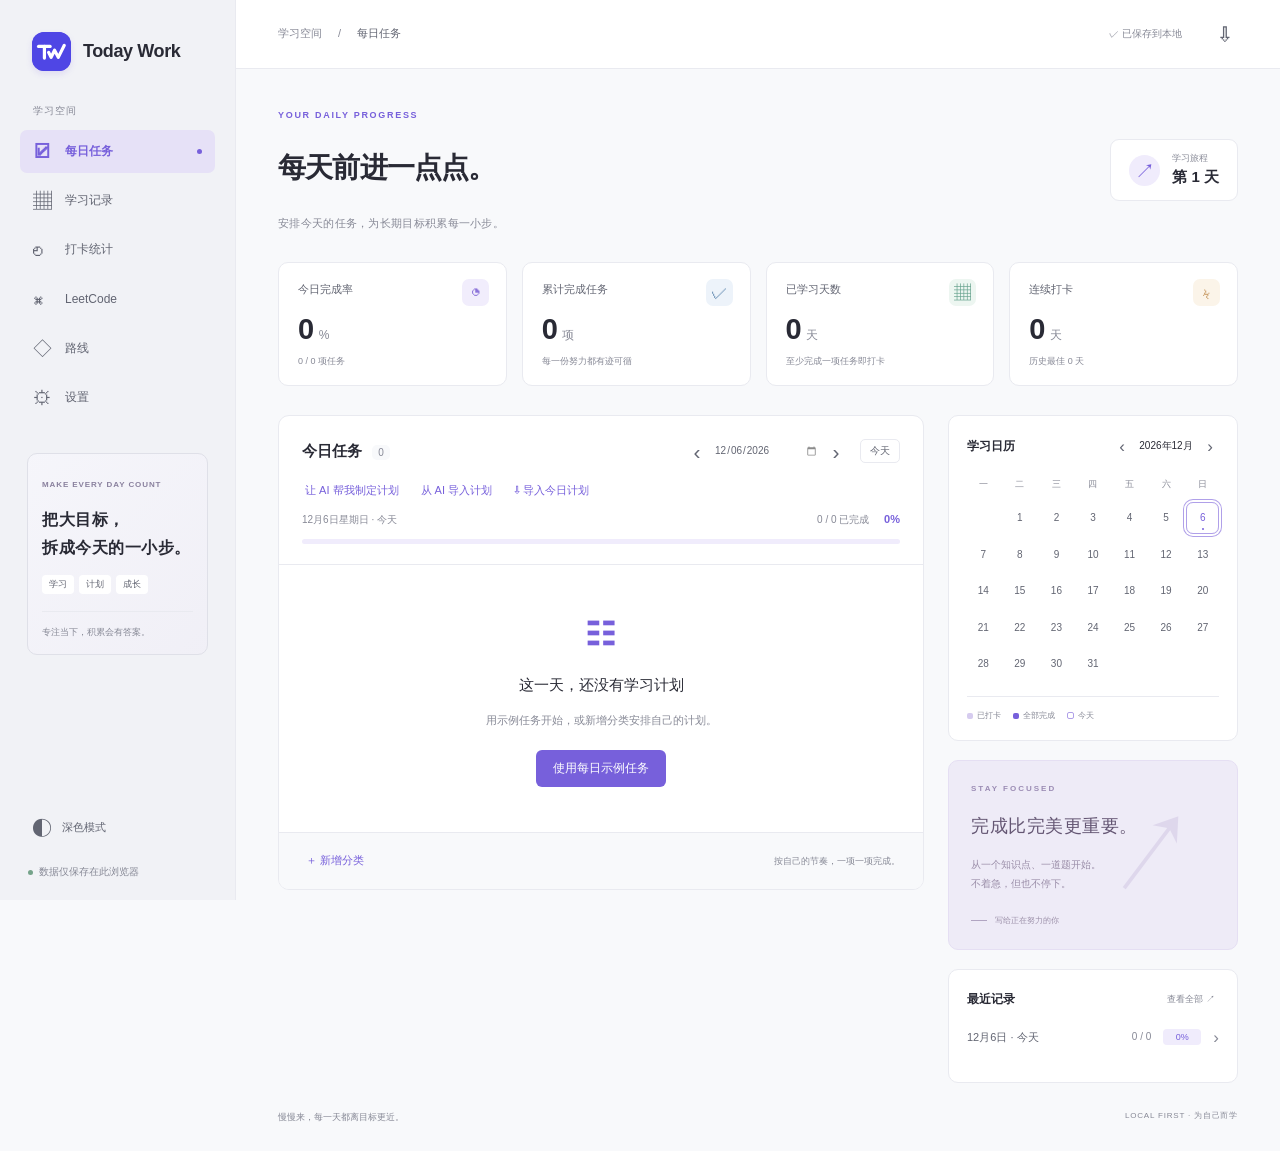
==== index.html @ dc988238 "Add files via upload" ====
<!doctype html>
<html lang="zh-CN">
<head>
  <meta charset="UTF-8">
  <meta name="viewport" content="width=device-width, initial-scale=1">
  <meta name="color-scheme" content="light dark">
  <meta name="theme-color" content="#7760db">
  <meta name="apple-mobile-web-app-capable" content="yes">
  <meta name="apple-mobile-web-app-status-bar-style" content="default">
  <meta name="apple-mobile-web-app-title" content="Today Work">
  <meta name="description" content="Today Work · 个人学习、每日任务与长期目标。数据保存在本地。">
  <title>Today Work</title>
  <link rel="icon" type="image/png" sizes="32x32" href="icons/favicon-32.png">
  <link rel="icon" type="image/svg+xml" sizes="any" href="icons/logo.svg">
  <link rel="stylesheet" href="css/style.css">
  <link rel="manifest" href="manifest.webmanifest">
  <link rel="apple-touch-icon" href="icons/apple-touch-icon.png">
  <link rel="stylesheet" href="css/features.css">
  <link rel="stylesheet" href="css/plans.css">
  <link rel="stylesheet" href="css/personalization.css">
  <script src="js/storage.js" defer></script>
  <script src="js/defaults.js" defer></script>
  <script src="js/models.js" defer></script>
  <script src="js/plans.js" defer></script>
  <script src="js/assets.js" defer></script>
  <script src="js/stats.js" defer></script>
  <script src="js/app.js" defer></script>
  <script src="js/features.js" defer></script>
  <script src="js/plan-ui.js" defer></script>
  <script src="js/personalization.js" defer></script>
  <script src="js/pwa.js" defer></script>
</head>
<body>
  <aside class="sidebar">
    <a class="brand" href="#today" aria-label="Today Work 首页"><span class="brand-mark"><img src="icons/logo.svg" width="39" height="39" alt="" aria-hidden="true"></span><span class="product-name">Today Work</span></a>
    <div class="nav-label">学习空间</div>
    <nav aria-label="主导航">
      <button class="nav-item active" data-view="today"><span>☑</span>每日任务<span class="nav-dot"></span></button>
      <button class="nav-item" data-view="history"><span>▦</span>学习记录</button>
      <button class="nav-item" data-view="stats"><span>◴</span>打卡统计</button>
      <button class="nav-item" data-view="leetcode"><span>⌘</span>LeetCode</button>
      <button class="nav-item" data-view="routes"><span>◇</span>路线</button>
      <button class="nav-item" data-view="settings"><span>⚙</span>设置</button>
    </nav>
    <div class="goal-box"><span class="eyebrow">MAKE EVERY DAY COUNT</span><p>把大目标，<br>拆成今天的一小步。</p><div class="goal-tags"><span>学习</span><span>计划</span><span>成长</span></div><div class="goal-line"></div><small>专注当下，积累会有答案。</small></div>
    <div class="sidebar-bottom"><button id="theme-toggle" class="quiet-button" aria-label="切换深色模式">◐ <span>深色模式</span></button><div class="local-note"><span></span> 数据仅保存在此浏览器</div></div>
  </aside>

  <main class="main">
    <header class="topbar"><div>学习空间 <span>/</span> <strong id="breadcrumb">每日任务</strong></div><div class="topbar-right"><span class="save-indicator" id="save-status" role="status">✓ 已保存到本地</span><button id="export-button" class="icon-button" title="导出数据备份" aria-label="导出数据备份">⇩</button></div></header>
    <div class="content">
      <div id="storage-warning" class="notice" role="status" hidden></div>
      <section class="page-heading"><div><div class="eyebrow" id="page-eyebrow">YOUR DAILY PROGRESS</div><h1 id="page-title">每天前进一点点<span class="heading-dot">.</span></h1><p id="page-subtitle">安排今天的任务，为长期目标积累每一小步。</p></div><div class="day-badge"><span class="day-badge-icon">↗</span><div><small>学习旅程</small><strong id="journey-day">第 1 天</strong></div></div></section>

      <section class="metrics" aria-label="学习统计">
        <article class="metric"><span class="metric-icon purple">◔</span><span class="metric-label">今日完成率</span><strong id="stat-today">0<span>%</span></strong><small id="stat-today-detail">0 / 0 项任务</small></article>
        <article class="metric"><span class="metric-icon blue">✓</span><span class="metric-label">累计完成任务</span><strong id="stat-total">0<span>项</span></strong><small>每一份努力都有迹可循</small></article>
        <article class="metric"><span class="metric-icon green">▦</span><span class="metric-label">已学习天数</span><strong id="stat-days">0<span>天</span></strong><small>至少完成一项任务即打卡</small></article>
        <article class="metric"><span class="metric-icon orange">ϟ</span><span class="metric-label">连续打卡</span><strong id="stat-streak">0<span>天</span></strong><small id="stat-best">历史最佳 0 天</small></article>
      </section>

      <div id="today-view" class="view">
        <div class="workspace-grid">
          <div class="left-column">
          <details id="carry-card" class="carry-card" hidden open><summary>昨日未完成 <span id="carry-count"></span></summary><div class="carry-content"><p class="subtle">按需加入今天，昨日记录保持原样。</p><div id="carry-items"></div><div class="carry-bulk"><button id="carry-all-add" class="text-button">全部加入今日</button><button id="carry-all-ignore" class="text-button">全部忽略</button></div></div></details>
          <section class="tasks-panel" aria-label="每日任务">
            <div class="task-toolbar"><h2 id="task-heading">今日任务 <span id="task-count">0</span></h2><div class="date-nav"><button id="prev-day" class="icon-button" aria-label="上一天">‹</button><input id="date-picker" type="date" aria-label="选择任务日期"><button id="next-day" class="icon-button" aria-label="下一天">›</button><button id="go-today" class="today-button">今天</button></div></div>
            <div class="task-tools"><button id="open-plan-import" class="text-button">⇩ 导入今日计划</button></div>
            <div class="daily-progress"><div><span id="selected-date-label"></span><strong id="daily-ratio">0 / 0 已完成 <b>0%</b></strong></div><div id="progress-track" class="progress-track" role="progressbar" aria-label="所选日期任务进度" aria-valuemin="0" aria-valuemax="100" aria-valuenow="0"><div id="progress-fill"></div></div></div>
            <div id="task-groups"></div>
            <div class="task-footer"><button id="add-category" class="quiet-button">＋ 新增分类</button><span id="task-footer-note">按自己的节奏，一项一项完成。</span></div>
          </section>
          </div>
          <aside class="right-column">
            <section class="calendar-card"><div class="card-heading"><h2>学习日历</h2><div class="calendar-controls"><button id="prev-month" class="icon-button" aria-label="上个月">‹</button><strong id="calendar-month"></strong><button id="next-month" class="icon-button" aria-label="下个月">›</button></div></div><div class="weekdays" aria-hidden="true"><span>一</span><span>二</span><span>三</span><span>四</span><span>五</span><span>六</span><span>日</span></div><div id="calendar-days" class="calendar-days"></div><div class="calendar-legend"><span><i class="legend-dot partial"></i>已打卡</span><span><i class="legend-dot full"></i>全部完成</span><span><i class="legend-outline"></i>今天</span></div></section>
            <section class="focus-card"><div class="eyebrow">STAY FOCUSED</div><div class="focus-symbol" aria-hidden="true">↗</div><h2>今天的积累，<br>是明天的底气。</h2><p>从一个知识点、一道题开始。<br>不着急，但也不停下。</p><div class="focus-foot"><span class="tiny-line"></span> 写给正在努力的你</div></section>
            <section class="recent-card"><div class="card-heading"><h2>最近记录</h2><button id="show-history" class="text-button">查看全部 ↗</button></div><div id="recent-history"></div></section>
          </aside>
        </div>
      </div>

      <section id="history-view" class="view record-panel" hidden><div class="section-heading"><div><h2>每一步，都算数</h2><p>点击记录，查看和编辑当天的任务。</p></div><span class="subtle">按日期倒序</span></div><div id="full-history"></div></section>
      <section id="stats-view" class="view record-panel" hidden><div class="section-heading"><div><h2>你的学习足迹</h2><p>一点点积累，也会走出很远。</p></div></div><div id="stats-detail"></div><p class="stats-rule">统计口径：至少完成一项任务即为学习一天；连续打卡允许今天尚未完成，延续至昨天的记录。未来日期不计入统计。</p></section>
      <section id="leetcode-view" class="view" hidden>
        <div class="feature-toolbar"><p class="subtle">记录做过的题，也记录真正掌握的程度。</p><button id="add-problem" class="primary-button">＋ 新增题目</button></div>
        <div id="problem-metrics" class="small-metrics"></div>
        <div class="record-panel problem-panel"><div class="filter-bar"><label class="search-field"><span class="sr-only">搜索题号或题名</span><input id="problem-search" type="search" placeholder="搜索题号或题名，例如 739"></label><label><span class="sr-only">筛选题型</span><select id="filter-category"><option value="">全部题型</option></select></label><label><span class="sr-only">筛选难度</span><select id="filter-difficulty"><option value="">全部难度</option><option>简单</option><option>中等</option><option>困难</option></select></label><label><span class="sr-only">筛选状态</span><select id="filter-status"><option value="">全部状态</option><option>未完成</option><option>已完成</option><option>需要复习</option></select></label><label><span class="sr-only">筛选熟练度</span><select id="filter-mastery"><option value="">全部熟练度</option><option value="1">1 星</option><option value="2">2 星</option><option value="3">3 星</option></select></label><label><span class="sr-only">筛选独立完成</span><select id="filter-independent"><option value="">全部完成方式</option><option value="true">独立完成</option><option value="false">参考后完成</option></select></label><button id="reset-filters" class="text-button">重置筛选</button></div><p id="problem-result-count" class="subtle"></p><div id="problem-list"></div></div>
        <div class="feature-columns"><section class="record-panel"><h2>待复习题目</h2><p class="subtle">1 星或标记为需要复习的题目。复习次数和日期会单独记录。</p><div id="problem-review"></div></section><section class="record-panel"><h2>题型掌握情况</h2><div id="problem-categories"></div></section></div>
      </section>
      <section id="routes-view" class="view" hidden><div class="feature-toolbar"><label class="route-picker">当前路线 <select id="route-select" aria-label="选择学习路线"></select></label><button id="add-route" class="primary-button">＋ 新增路线</button></div><div id="route-content"></div></section>
      <section id="settings-view" class="view record-panel" hidden><div class="settings-section"><h2>外观</h2><p class="subtle">选择喜欢的外观，所有页面保持一致。</p><div class="theme-options"><button data-theme-choice="light" class="secondary-button">浅色</button><button data-theme-choice="dark" class="secondary-button">深色</button><button data-theme-choice="system" class="secondary-button">跟随系统</button></div></div><div class="settings-section"><h2>数据备份</h2><p class="subtle">任务、刷题记录、路线、导入计划、图片及个性化设置一起备份。</p><div class="button-row"><button id="settings-export" class="primary-button">导出全部数据</button><button id="open-backup" class="secondary-button">导入备份</button><button id="raw-export" class="text-button">导出原始数据 / 迁移快照</button><button id="previous-backup" class="text-button">导出恢复前备份</button></div><div id="download-ready" hidden></div><p class="subtle">数据仅保存在当前浏览器。请固定使用同一文件位置或网址，并定期导出。</p></div><div class="settings-section"><h2>安装与离线使用</h2><p id="pwa-status" class="pwa-status" role="status">正在检查离线支持…</p><button id="pwa-install" class="primary-button" hidden>安装 Today Work</button><p class="subtle">安装后可从桌面打开。第一次成功加载离线资源后，核心功能可离线使用。</p></div><div class="settings-section"><h2>Today Work</h2><p class="subtle">版本 2.1.0 · 本地优先的学习、任务与长期目标工具</p><p class="subtle">每个人都可以按自己的节奏，安排每一天。</p></div></section>
      <footer class="page-footer"><span>慢慢来，每一天都离目标更近。</span><span>LOCAL FIRST · 为自己而学</span></footer>
    </div>
  </main>

  <dialog id="edit-dialog" class="edit-dialog" aria-labelledby="dialog-title"><form id="edit-form"><div class="dialog-header"><h2 id="dialog-title">新增任务</h2><button type="button" id="close-dialog" class="icon-button" aria-label="关闭">×</button></div><label for="edit-input" id="edit-label">任务名称</label><input id="edit-input" type="text" maxlength="160" autocomplete="off" required><details id="task-details" class="task-details"><summary>更多信息（可选）</summary><div class="form-grid"><label>优先级<select id="task-priority"><option value="">未设置</option><option>高</option><option>中</option><option>低</option></select></label><label>预计时间（分钟）<input id="task-estimated" type="number" min="0" max="10080" step="1"></label><label>实际用时（分钟）<input id="task-actual" type="number" min="0" max="10080" step="1"></label><label class="full-width">任务备注<textarea id="task-note" rows="3" maxlength="4000"></textarea></label></div></details><p id="edit-hint">仅修改当前选择日期的内容。</p><div class="dialog-actions"><button type="button" id="cancel-dialog" class="secondary-button">取消</button><button type="submit" class="primary-button">保存</button></div></form></dialog>
  <dialog id="plan-dialog" class="edit-dialog wide-dialog" aria-labelledby="plan-title"><div class="dialog-header"><h2 id="plan-title">导入今日计划</h2><button class="icon-button" data-close="plan-dialog" aria-label="关闭计划导入">×</button></div><p class="subtle">粘贴 JSON，先预览再导入。省略 date 时使用今天；也可指定其他日期。</p><label for="plan-input">计划 JSON</label><textarea id="plan-input" rows="9" spellcheck="false" placeholder='{"categories":[{"name":"学习","tasks":["阅读一章"]}]}'></textarea><div class="button-row"><button id="plan-paste" class="text-button">粘贴</button><button id="plan-clear" class="text-button">清空</button><button id="plan-parse" class="secondary-button">解析预览</button></div><p id="plan-error" class="form-error" role="status"></p><div id="plan-preview" class="import-preview" hidden></div><p id="plan-result" class="notice" role="status" hidden></p><div class="dialog-actions"><button class="secondary-button" data-close="plan-dialog">取消</button><button id="plan-confirm" class="primary-button" disabled>确认导入</button></div></dialog>
  <dialog id="problem-dialog" class="edit-dialog wide-dialog" aria-labelledby="problem-dialog-title"><form id="problem-form"><div class="dialog-header"><h2 id="problem-dialog-title">新增题目</h2><button type="button" class="icon-button" data-close="problem-dialog" aria-label="关闭题目编辑">×</button></div><div class="form-grid"><label>题号<input id="problem-number" type="text" inputmode="numeric" pattern="[0-9]+" maxlength="10" required></label><label>题名<input id="problem-title" type="text" maxlength="160" required></label><label>题型<input id="problem-category" type="text" list="category-suggestions" maxlength="40" placeholder="例如：单调栈"></label><datalist id="category-suggestions"><option>数组</option><option>链表</option><option>二叉树</option><option>回溯</option><option>单调栈</option><option>动态规划</option></datalist><label>难度<select id="problem-difficulty"><option>简单</option><option selected>中等</option><option>困难</option></select></label><label>完成状态<select id="problem-status"><option>未完成</option><option>已完成</option><option>需要复习</option></select></label><label>熟练度<select id="problem-mastery"><option value="1">1 星 · 仍需练习</option><option value="2">2 星 · 基本掌握</option><option value="3">3 星 · 熟练掌握</option></select></label><label>首次完成日期<input id="problem-date" type="date" min="1900-01-01" max="9999-12-31"></label><label class="checkbox-field"><input id="problem-independent" type="checkbox">独立完成</label><label class="full-width">题目链接（可选）<input id="problem-url" type="url" maxlength="2000" placeholder="https://leetcode.cn/problems/..."></label><label class="full-width">备注<textarea id="problem-note" rows="3" maxlength="8000"></textarea></label></div><p id="problem-error" class="form-error" role="status"></p><div class="dialog-actions"><button type="button" class="secondary-button" data-close="problem-dialog">取消</button><button type="submit" class="primary-button">保存题目</button></div></form></dialog>
  <dialog id="backup-dialog" class="edit-dialog wide-dialog" aria-labelledby="backup-title"><div class="dialog-header"><h2 id="backup-title">导入备份</h2><button class="icon-button" data-close="backup-dialog" aria-label="关闭备份导入">×</button></div><p class="subtle">选择 Today Work 备份，先检查概要。兼容旧版任务备份。</p><label for="backup-file">选择 JSON 备份文件</label><input id="backup-file" type="file" accept=".json,application/json"><details class="backup-paste"><summary>或者粘贴备份 JSON</summary><label for="backup-json">备份 JSON 内容</label><textarea id="backup-json" rows="6" spellcheck="false"></textarea><button id="backup-parse-text" class="secondary-button">解析备份</button></details><p id="backup-error" class="form-error" role="status"></p><div id="backup-preview" class="import-preview" hidden></div><p class="notice">导入备份将覆盖当前 Today Work 数据。恢复前会自动保留当前数据快照。</p><div class="dialog-actions"><button class="secondary-button" data-close="backup-dialog">取消</button><button id="backup-continue" class="primary-button" disabled>继续恢复</button></div></dialog>
  <dialog id="action-dialog" class="edit-dialog" aria-labelledby="action-title"><div class="dialog-header"><h2 id="action-title"></h2></div><p id="action-description"></p><div class="dialog-actions"><button id="action-cancel" class="secondary-button" autofocus>取消</button><button id="action-confirm" class="primary-button danger-button">确认</button></div></dialog>
  <dialog id="route-dialog" class="edit-dialog wide-dialog" aria-labelledby="route-dialog-title"><form id="route-form"><div class="dialog-header"><h2 id="route-dialog-title">新增路线</h2><button type="button" class="icon-button" data-close="route-dialog" aria-label="关闭路线编辑">×</button></div><label>路线名称<input id="route-name" maxlength="100" required placeholder="例如：英语学习、健身计划"></label><label for="route-outline">阶段与知识点</label><p class="subtle">用 # 开头表示阶段，## 表示可选分组；其他每行一个知识点。同名知识点会保留原进度。</p><textarea id="route-outline" rows="12" spellcheck="false" placeholder="# 起步&#10;明确目标&#10;准备资料&#10;&#10;# 实践&#10;完成一次练习&#10;总结与改进"></textarea><p id="route-error" class="form-error" role="status"></p><div class="dialog-actions"><button type="button" class="secondary-button" data-close="route-dialog">取消</button><button type="submit" class="primary-button">保存路线</button></div></form></dialog>
  <dialog id="delete-dialog" class="edit-dialog" aria-labelledby="delete-title" aria-describedby="delete-description"><div class="dialog-header"><h2 id="delete-title">删除这项任务？</h2></div><p id="delete-task-name" class="delete-task-name"></p><p id="delete-description">只删除当前日期的这一项任务，删除后无法撤销。</p><div class="dialog-actions"><button id="cancel-delete" class="secondary-button" autofocus>取消</button><button id="confirm-delete" class="primary-button danger-button">确认删除</button></div></dialog>
  <div id="toast" class="toast" role="status" hidden></div>
</body>
</html>
---- css/style.css ----
@charset "UTF-8";
:root{color-scheme:light;--bg:#f8f9fb;--sidebar:#f1f2f6;--surface:#fff;--text:#292a35;--muted:#878996;--subtle:#626572;--line:#e9eaf0;--accent:#7760db;--accent-soft:#f0ecfc;--hover:#f7f6fc;--green:#499878;--shadow:0 3px 12px #272a431f}
*{box-sizing:border-box}body{margin:0;font-family:Inter,-apple-system,BlinkMacSystemFont,"Segoe UI","Microsoft YaHei",sans-serif;font-size:14px;line-height:1.6;background:var(--bg);color:var(--text);-webkit-font-smoothing:antialiased}button,input{font:inherit}button,a,input{-webkit-tap-highlight-color:transparent}button{cursor:pointer}button{color:inherit}button:disabled{cursor:default;opacity:.4}a{color:inherit;text-decoration:none}button:focus-visible,a:focus-visible,input:focus-visible{outline:3px solid #aa97ee;outline-offset:3px}button{transition:background .15s,color .15s,transform .15s}button:hover{filter:brightness(.97)}button:active{transform:translateY(1px)}[hidden]{display:none!important}h1,h2,p{margin:0}h2{font-size:15px;font-weight:650}small{display:block}svg{display:block}.sidebar{width:236px;position:fixed;inset:0 auto 0 0;background:var(--sidebar);border-right:1px solid var(--line);padding:32px 20px 20px;display:flex;flex-direction:column;z-index:3}.brand{display:flex;align-items:center;gap:12px;padding:0 12px;font-size:23px;font-weight:750;letter-spacing:1px;line-height:1.1}.brand-mark{display:grid;place-items:center;background:var(--accent);width:39px;height:39px;color:white;border-radius:12px;font-size:32px;font-weight:400;box-shadow:0 3px 6px #7760db26}.brand-en{display:block;font-size:8px;letter-spacing:2.8px;color:var(--muted);margin-top:7px;font-weight:600}.workspace{display:flex;align-items:center;gap:10px;border-top:1px solid var(--line);border-bottom:1px solid var(--line);padding:22px 7px;margin:29px 0 25px}.avatar{background:#e1dcee;color:#7b668f;width:34px;height:36px;display:grid;place-items:center;border-radius:9px;font-size:14px}.workspace strong{font-size:12px;font-weight:600}.workspace small{font-size:10px;color:var(--muted);margin-top:2px}.nav-label{font-size:10px;color:var(--muted);padding:0 13px;margin-bottom:11px;letter-spacing:1px}.nav-item{border:0;width:100%;background:transparent;display:flex;align-items:center;text-align:left;gap:12px;padding:12px 13px;margin-bottom:6px;border-radius:7px;color:var(--subtle);font-size:12px}.nav-item>span:first-child{font-size:19px;width:20px;line-height:1}.nav-item.active{color:var(--accent);background:#e6e1f7;font-weight:600}.nav-dot{width:5px;height:5px;border-radius:50%;background:var(--accent);margin-left:auto}.nav-item:not(.active) .nav-dot{display:none}.goal-box{margin:48px 7px 24px;padding:17px 14px 15px;border:1px solid #dfe0e8;border-radius:10px;background:linear-gradient(135deg,#faf9ff80,#f0edf780)}.eyebrow{font-size:9px;letter-spacing:1.6px;color:var(--accent);font-weight:650}.goal-box .eyebrow{font-size:8px;letter-spacing:.9px;color:#8a819e}.goal-box p{font-size:16px;font-weight:600;line-height:1.8;letter-spacing:.5px;margin:12px 0}.goal-tags{display:flex;gap:5px;flex-wrap:wrap}.goal-tags span{font-size:9px;color:var(--subtle);background:var(--surface);padding:2px 7px;border-radius:4px}.goal-line{height:1px;background:var(--line);margin:17px 0 13px}.goal-box small{font-size:9px;color:var(--muted)}.sidebar-bottom{margin-top:auto;padding:0 8px}.quiet-button{border:0;background:transparent;color:var(--subtle);padding:8px 4px;font-size:12px}.quiet-button:hover{color:var(--accent)}#theme-toggle{display:flex;align-items:center;gap:10px;font-size:20px;width:100%}#theme-toggle span{font-size:11px}.local-note{font-size:10px;color:var(--muted);margin-top:12px;display:flex;align-items:center;gap:6px}.local-note>span{height:5px;width:5px;background:#75a38a;border-radius:50%}.main{margin-left:236px}.topbar{height:69px;border-bottom:1px solid var(--line);padding:0 42px;display:flex;align-items:center;justify-content:space-between;font-size:11px;color:var(--muted);background:var(--surface)}.topbar strong{font-weight:500;color:var(--subtle)}.topbar>div>span{padding:0 13px}.topbar-right{display:flex;align-items:center;gap:15px}.save-indicator{font-size:10px;color:var(--muted)}.save-indicator.error{color:#c45757}.icon-button{display:inline-grid;place-items:center;border:0;background:transparent;border-radius:5px;min-width:28px;min-height:28px;padding:0 5px;color:var(--subtle);font-size:21px;line-height:1}.icon-button:hover{background:var(--accent-soft);color:var(--accent)}.content{max-width:1440px;margin:auto;padding:39px 42px 0}.page-heading{display:flex;align-items:center;justify-content:space-between;margin-bottom:29px;gap:20px}.page-heading .eyebrow{font-size:9px;letter-spacing:1.7px;margin-bottom:8px}h1{font-size:28px;font-weight:690;letter-spacing:-.8px;line-height:1.5}.heading-dot{color:var(--accent);margin-left:3px}.page-heading p{font-size:11px;color:var(--muted);margin-top:9px;letter-spacing:.3px}.day-badge{display:flex;gap:12px;align-items:center;background:var(--surface);border:1px solid var(--line);border-radius:9px;padding:11px 18px}.day-badge-icon{width:31px;height:31px;background:var(--accent-soft);border-radius:50%;display:grid;place-items:center;color:var(--accent);font-size:20px}.day-badge small{font-size:9px;color:var(--muted)}.day-badge strong{display:block;font-size:15px;font-weight:650}.metrics{display:grid;grid-template-columns:repeat(4,minmax(0,1fr));gap:15px;margin-bottom:29px}.metric{position:relative;background:var(--surface);border:1px solid var(--line);padding:18px 19px 17px;border-radius:10px}.metric-label{display:block;font-size:11px;color:var(--subtle);padding-right:22px}.metric-icon{position:absolute;right:17px;top:16px;width:27px;height:27px;border-radius:7px;display:grid;place-items:center;font-size:17px}.purple{color:#8b73d9;background:#f1edfc}.blue{color:#6b91b6;background:#edf3fa}.green{color:#64a18c;background:#edf6f1}.orange{color:#c89c66;background:#fbf4e9}.metric>strong{font-size:29px;letter-spacing:-.5px;font-weight:650;display:block;margin:13px 0 5px;line-height:1.3;font-variant-numeric:tabular-nums}.metric strong span{font-size:12px;font-weight:400;color:var(--muted);margin-left:5px}.metric small{font-size:9px;color:var(--muted)}.workspace-grid{display:grid;grid-template-columns:minmax(0,1fr) 290px;gap:24px;align-items:start}.tasks-panel{border:1px solid var(--line);border-radius:11px;background:var(--surface);overflow:hidden}.task-toolbar{display:flex;align-items:center;justify-content:space-between;padding:21px 23px 14px;gap:8px;flex-wrap:wrap}.task-toolbar h2{font-size:15px;white-space:nowrap}.task-toolbar h2>span{color:var(--muted);font-size:10px;font-weight:500;background:var(--bg);padding:2px 6px;margin-left:6px;border-radius:5px}.date-nav{display:flex;align-items:center;gap:3px}.date-nav input{background:transparent;color:var(--subtle);border:0;font-size:10px;min-width:105px;max-width:112px;padding:4px 0;cursor:pointer}.date-nav input::-webkit-calendar-picker-indicator{opacity:.45;width:11px}.today-button{background:var(--surface);border:1px solid var(--line);border-radius:5px;font-size:10px;color:var(--subtle);margin-left:7px;padding:3px 9px;white-space:nowrap}.daily-progress{padding:0 23px 20px;border-bottom:1px solid var(--line)}.daily-progress>div:first-child{display:flex;justify-content:space-between;align-items:center;gap:10px;margin-bottom:11px;font-size:10px;color:var(--muted)}.daily-progress strong{font-weight:400;white-space:nowrap}.daily-progress b{font-weight:650;color:var(--accent);padding-left:12px;font-size:11px}.progress-track{height:5px;background:var(--accent-soft);border-radius:8px;overflow:hidden}.progress-track>div{height:100%;background:var(--accent);border-radius:8px;transition:width .25s ease}.task-group{padding:20px 23px 14px}.task-group+.task-group{border-top:1px solid var(--line)}.group-heading{display:flex;align-items:center;gap:9px;margin-bottom:9px}.category-icon{font-family:Consolas,monospace;font-weight:600;font-size:11px;width:25px;height:25px;display:grid;place-items:center;border-radius:6px;background:var(--accent-soft);color:var(--accent)}.task-group:nth-child(3n + 2) .category-icon{background:#fcf2df;color:#ba8c36}.task-group:nth-child(3n) .category-icon{background:#eaf3f6;color:#6295a3}.group-name{font-size:12px;font-weight:600;overflow-wrap:anywhere;min-width:0}.group-count{margin-left:auto;white-space:nowrap;color:var(--muted);font-size:10px}.group-heading .icon-button{font-size:13px;min-width:24px;min-height:24px;color:var(--muted)}.task-row{display:flex;align-items:center;border-radius:6px;min-height:43px;gap:8px;margin:0 -7px;padding:0 7px}.task-row:hover{background:var(--hover)}.task-label{display:flex;align-items:flex-start;gap:11px;flex:1;min-width:0;cursor:pointer;padding:10px 0;font-size:12px;line-height:1.7}.task-label input{appearance:none;-webkit-appearance:none;flex:none;width:16px;height:16px;margin:2px 0 0;border:1.5px solid #d5d7e0;border-radius:4px;background:transparent;cursor:pointer;display:grid;place-items:center}.task-label input:checked{background:var(--accent);border-color:var(--accent)}.task-label input:checked:after{content:'✓';font-size:11px;color:white;line-height:1;font-weight:750}.task-label span{overflow-wrap:anywhere}.task-row.completed .task-label span{text-decoration:line-through;text-decoration-color:var(--muted);color:var(--muted)}.task-actions{display:flex;align-items:center;opacity:0;gap:2px}.task-row:hover .task-actions,.task-row:focus-within .task-actions{opacity:1}.task-actions button{font-size:14px;min-width:25px;min-height:27px;color:var(--muted)}.task-actions .delete:hover{color:#c65f63;background:#fbedef}.add-task{color:var(--muted);border:0;background:transparent;font-size:11px;padding:7px 0 0;display:flex;align-items:center;gap:9px}.add-task:hover{color:var(--accent)}.add-task span{font-size:19px;line-height:1}.task-footer{border-top:1px solid var(--line);display:flex;align-items:center;justify-content:space-between;padding:11px 23px;gap:15px;background:var(--bg)}.task-footer .quiet-button{font-size:11px;color:var(--accent)}.task-footer>span{font-size:9px;color:var(--muted)}.right-column{display:grid;gap:19px}.calendar-card,.recent-card{background:var(--surface);border:1px solid var(--line);border-radius:10px;padding:18px}.card-heading{display:flex;align-items:center;justify-content:space-between;gap:7px}.card-heading h2{font-size:12px;white-space:nowrap}.calendar-controls{display:flex;align-items:center;gap:4px}.calendar-controls strong{font-size:10px;font-weight:500;white-space:nowrap;min-width:62px;text-align:center}.calendar-controls .icon-button{font-size:17px;min-width:18px;min-height:24px}.weekdays,.calendar-days{display:grid;grid-template-columns:repeat(7,minmax(0,1fr));text-align:center;gap:4px}.weekdays{color:var(--muted);font-size:9px;margin:19px 0 10px}.calendar-day{border:1px solid transparent;aspect-ratio:1;min-width:0;padding:0;border-radius:7px;background:transparent;font-size:10px;position:relative;color:var(--subtle)}.calendar-day:hover{background:var(--hover)}.calendar-day.today{border-color:#b0a0e9;color:var(--accent)}.calendar-day.partial{background:var(--accent-soft);color:var(--accent)}.calendar-day.full{background:var(--accent);color:white}.calendar-day.selected{box-shadow:0 0 0 2px var(--surface),0 0 0 3px #b0a0e9}.calendar-day.has-record:after{position:absolute;content:'';bottom:3px;left:calc(50% - 1px);height:2px;width:2px;background:currentColor;border-radius:50%}.calendar-legend{display:flex;gap:12px;font-size:8px;color:var(--muted);border-top:1px solid var(--line);padding-top:13px;margin-top:15px}.calendar-legend>span{display:flex;align-items:center;gap:4px}.legend-dot{width:6px;height:6px;border-radius:2px;display:inline-block}.legend-dot.partial{background:#d6ccef}.legend-dot.full{background:var(--accent)}.legend-outline{border:1px solid #b0a0e9;width:7px;height:7px;border-radius:2px}.focus-card{position:relative;overflow:hidden;background:#eeebf7;border:1px solid #e5dff3;padding:22px;border-radius:10px}.focus-card .eyebrow{font-size:8px;letter-spacing:2px;color:#9b8cb4}.focus-card h2{position:relative;font-size:18px;line-height:1.8;font-weight:550;margin:14px 0 12px;letter-spacing:.5px;color:#645673}.focus-card p{font-size:10px;line-height:1.9;color:#9a8da8}.focus-symbol{position:absolute;right:13px;top:21px;font-size:100px;font-weight:200;line-height:1;color:#ded7ec;transform:rotate(-8deg)}.focus-foot{font-size:8px;color:#9b8fa8;display:flex;align-items:center;gap:8px;margin-top:22px}.tiny-line{width:16px;height:1px;background:#b1a5c2}.text-button{font-size:9px;color:var(--muted);background:transparent;border:0;padding:4px}.text-button:hover{color:var(--accent)}.history-row{display:flex;align-items:center;width:100%;text-align:left;gap:12px;border:0;background:transparent;padding:13px 0;color:var(--subtle);font-size:11px}.history-row+.history-row{border-top:1px solid var(--line)}.history-row .history-date{flex:1;min-width:0}.history-row .history-date small{font-size:9px;color:var(--muted);margin-top:1px}.history-row .history-count{font-size:10px;color:var(--muted);white-space:nowrap}.percent-pill{background:var(--accent-soft);color:var(--accent);padding:1px 6px;border-radius:4px;font-size:9px;min-width:38px;text-align:center}.history-arrow{font-size:17px;color:var(--muted)}.empty-history{font-size:11px;color:var(--muted);padding:17px 0 5px;line-height:1.9}.empty-tasks{text-align:center;padding:45px 20px}.empty-tasks .empty-icon{color:var(--accent);font-size:30px;display:block;margin-bottom:10px}.empty-tasks h3{font-size:15px;font-weight:550}.empty-tasks p{font-size:11px;color:var(--muted);margin-bottom:20px}.primary-button,.secondary-button{border-radius:6px;padding:8px 16px;font-size:12px;border:1px solid transparent}.primary-button{background:var(--accent);color:white}.secondary-button{background:var(--surface);border-color:var(--line);color:var(--subtle)}.page-footer{padding:27px 0;display:flex;justify-content:space-between;font-size:9px;color:var(--muted);gap:15px}.page-footer>span:last-child{font-size:8px;letter-spacing:.8px}.record-panel{background:var(--surface);border:1px solid var(--line);border-radius:10px;padding:26px}.section-heading{display:flex;align-items:center;justify-content:space-between;gap:15px;margin-bottom:20px}.section-heading h2{font-size:18px}.section-heading p,.subtle{font-size:11px;color:var(--muted);margin-top:5px}#full-history .history-row{padding:17px 0}#full-history .percent-pill{margin-left:16px}#stats-detail{display:grid;grid-template-columns:repeat(3,minmax(0,1fr));gap:15px}.stat-summary{padding:24px;background:var(--bg);border:1px solid var(--line);border-radius:8px}.stat-summary span{font-size:11px;color:var(--muted)}.stat-summary strong{display:block;font-size:28px;color:var(--accent);margin-top:10px}.stats-rule{font-size:11px;color:var(--muted);margin-top:25px;line-height:1.9}.edit-dialog{padding:25px;border:1px solid var(--line);border-radius:13px;background:var(--surface);color:var(--text);width:440px;max-width:calc(100vw - 36px);box-shadow:var(--shadow)}.edit-dialog::backdrop{background:#1f20365c;backdrop-filter:blur(3px)}.dialog-header{display:flex;align-items:center;justify-content:space-between;margin-bottom:20px}.dialog-header h2{font-size:17px}.edit-dialog label{font-size:12px;display:block;color:var(--subtle);margin-bottom:7px}.edit-dialog input{width:100%;background:var(--bg);border:1px solid var(--line);border-radius:6px;padding:10px 12px;color:var(--text);font-size:13px}.edit-dialog p{font-size:11px;color:var(--muted);margin-top:10px}.dialog-actions{display:flex;justify-content:flex-end;gap:8px;margin-top:25px}.toast{position:fixed;bottom:25px;left:calc(50% + 118px);transform:translateX(-50%);max-width:calc(100vw - 40px);padding:12px 20px;background:var(--text);color:var(--surface);font-size:12px;border-radius:8px;box-shadow:var(--shadow);z-index:10}.fatal-error{max-width:600px;margin:80px auto;padding:28px;background:var(--surface);border:1px solid var(--line);border-radius:12px}.fatal-error h1{font-size:23px}.fatal-error p{margin:12px 0;color:var(--subtle);overflow-wrap:anywhere}.fatal-error button{margin-top:10px}
[data-theme="dark"]{color-scheme:dark;--bg:#17181d;--sidebar:#1c1d24;--surface:#202127;--text:#e6e5ee;--muted:#9695a5;--subtle:#b9b8c7;--line:#303139;--accent:#ad95f8;--accent-soft:#332c48;--hover:#282631;--green:#82bda2;--shadow:0 4px 20px #0004}[data-theme="dark"] .nav-item.active{background:#332c48}[data-theme="dark"] .goal-box{background:#24212e;border-color:var(--line)}[data-theme="dark"] .avatar{background:#3e3551;color:#c9bbdf}[data-theme="dark"] .focus-card{background:#2a2537;border-color:#3c334e}[data-theme="dark"] .focus-card h2{color:#c8badc}[data-theme="dark"] .focus-card p,[data-theme="dark"] .focus-foot{color:#a395b4}[data-theme="dark"] .focus-symbol{color:#3e3452}[data-theme="dark"] .purple{background:#362e49;color:#b9a4f1}[data-theme="dark"] .blue{background:#293849;color:#9ebde2}[data-theme="dark"] .green{background:#293e35;color:#9ac7b0}[data-theme="dark"] .orange{background:#43372c;color:#d6b38c}[data-theme="dark"] .task-group:nth-child(3n + 2) .category-icon{background:#433b2b;color:#d3b36f}[data-theme="dark"] .task-group:nth-child(3n) .category-icon{background:#283c43;color:#8fb9c6}[data-theme="dark"] .task-label input:checked{background:#8a70cf;border-color:#8a70cf}
@media(min-width:1600px){.content{padding-top:48px}.task-row{min-height:48px}.task-group{padding-top:24px;padding-bottom:20px}}
@media(max-width:1200px){.sidebar{width:205px;padding-left:15px;padding-right:15px}.main{margin-left:205px}.content{padding:29px 25px 0}.topbar{padding:0 25px}.workspace-grid{grid-template-columns:minmax(0,1fr) 265px;gap:18px}.metric{padding:16px}.metric-icon{right:13px}.task-toolbar,.task-group{padding-left:18px;padding-right:18px}.daily-progress{padding-left:18px;padding-right:18px}.task-footer{padding-left:18px;padding-right:18px}.toast{left:calc(50% + 102px)}.task-footer>span{display:none}}
@media(max-width:1020px){.sidebar{width:182px;padding:27px 12px 18px}.main{margin-left:182px}.brand{font-size:21px;padding:0 8px}.workspace{padding-left:3px;padding-right:0}.goal-box{margin-left:0;margin-right:0;padding:14px 11px}.workspace-grid{grid-template-columns:minmax(0,1fr)}.right-column{grid-template-columns:1fr 1fr}.recent-card{grid-column:1/-1}.focus-card{display:flex;flex-direction:column;justify-content:center}.metrics{gap:10px}.metric-icon{display:none}.metric-label{padding:0;font-size:10px}.metric small{font-size:8px}.day-badge{padding:10px 12px}.toast{left:calc(50% + 91px)}}
@media(max-width:720px){.sidebar{width:auto;height:auto;position:static;padding:17px 20px 0;border-right:0;border-bottom:1px solid var(--line);display:block}.brand{font-size:21px;gap:9px;padding:0}.brand-mark{width:32px;height:32px;font-size:27px;border-radius:10px}.brand-en{font-size:6px;margin-top:5px}.workspace,.nav-label,.goal-box,.local-note{display:none}.sidebar nav{display:flex;gap:7px;margin-top:18px}.nav-item{width:auto;flex:1;justify-content:center;padding:10px 3px;font-size:11px;border-radius:6px;margin-bottom:10px;gap:6px}.nav-item>span:first-child{font-size:15px;width:17px}.nav-dot{display:none!important}.sidebar-bottom{position:absolute;right:20px;top:18px;padding:0}#theme-toggle{padding:0;gap:7px;font-size:22px}#theme-toggle span{font-size:10px}.main{margin-left:0}.topbar{height:46px;padding:0 20px;font-size:10px}.topbar-right{gap:4px}.save-indicator{font-size:9px}.topbar>div>span{padding:0 6px}.content{padding:25px 20px 0}.page-heading{margin-bottom:23px;gap:10px}.page-heading .eyebrow{font-size:8px;letter-spacing:1.3px}h1{font-size:23px;letter-spacing:-.6px}.page-heading p{font-size:10px;max-width:230px;line-height:1.8;margin-top:6px}.day-badge{padding:8px 10px;gap:7px;border-radius:8px;align-self:flex-start;margin-top:17px}.day-badge-icon{display:none}.day-badge small{font-size:8px}.day-badge strong{font-size:12px;white-space:nowrap}.metrics{grid-template-columns:repeat(2,minmax(0,1fr));gap:11px;margin-bottom:22px}.metric{padding:14px 16px}.metric-icon{display:grid;width:24px;height:24px;top:12px;right:14px;font-size:15px}.metric-label{font-size:10px}.metric>strong{font-size:26px;margin:8px 0 4px}.metric small{font-size:9px}.workspace-grid{gap:19px}.task-toolbar{padding:16px 15px 13px}.task-toolbar h2{font-size:13px}.date-nav{gap:0}.date-nav input{font-size:10px;min-width:102px}.date-nav .icon-button{min-width:22px}.today-button{padding:3px 6px;margin-left:4px}.daily-progress{padding:0 15px 17px}.daily-progress>div:first-child{font-size:9px}.daily-progress b{font-size:10px;padding-left:7px}.task-group{padding:18px 16px 13px}.task-label{font-size:12px;gap:10px}.task-actions{opacity:1;gap:0}.task-actions button{min-width:24px;font-size:13px}.group-heading{gap:7px}.group-name{font-size:12px}.task-footer{padding:9px 15px}.right-column{grid-template-columns:1fr}.recent-card{grid-column:auto}.calendar-card{padding:19px 21px}.calendar-day{aspect-ratio:1.4;font-size:11px;max-height:43px}.weekdays{font-size:10px}.calendar-legend{font-size:9px}.focus-card{padding:22px}.focus-card h2 br{display:none}.focus-card h2{font-size:17px}.focus-card p br{display:none}.focus-foot{margin-top:17px}.focus-symbol{right:20px;top:15px}.recent-card{padding:18px 21px}.page-footer{font-size:8px;padding:24px 0;flex-wrap:wrap;gap:6px}.page-footer>span:last-child{font-size:7px}.toast{left:50%;width:max-content;bottom:20px}.record-panel{padding:20px}.section-heading{align-items:flex-start}.section-heading h2{font-size:16px}.section-heading .subtle{font-size:9px;white-space:nowrap}#stats-detail{grid-template-columns:1fr}.stat-summary{display:flex;align-items:center;justify-content:space-between;padding:15px 18px}.stat-summary strong{margin:0;font-size:24px}.fatal-error{margin:25px 18px;padding:20px}}
@media(max-width:370px){.content{padding-left:12px;padding-right:12px}.topbar{padding:0 12px}.task-toolbar{padding:14px 12px;gap:10px}.date-nav{margin-left:auto}.task-group{padding-left:13px;padding-right:13px}.task-label{font-size:11px}.task-actions button{min-width:22px}.day-badge{padding:7px}.page-heading h1{font-size:21px}}
@media(hover:none){.task-actions{opacity:1}}
@media(prefers-reduced-motion:reduce){*,*:before,*:after{transition:none!important;scroll-behavior:auto!important}}
.group-name{margin:0}.delete-task-name{font-size:14px!important;color:var(--text)!important;overflow-wrap:anywhere}.danger-button{background:#bd5e68;color:white}
---- css/features.css ----
/* Incremental Today Work views; inherit the original palette and layout. */
.product-name {font-size:18px;letter-spacing:-.4px;white-space:nowrap}
.brand-mark {background:#4F46E5;overflow:hidden;flex-shrink:0}
.brand-mark img {display:block;width:100%;height:100%;border-radius:inherit}
.sidebar {overflow-y:auto}
.nav-label {margin-top:32px}
.goal-box {margin-top:28px}
.left-column {min-width:0;display:grid;gap:18px}
.notice {padding:12px 15px;border:1px solid var(--line);background:var(--accent-soft);border-radius:7px;color:var(--subtle);font-size:12px;margin-bottom:18px;overflow-wrap:anywhere}
.task-tools {padding:0 21px 8px;display:flex;justify-content:flex-end}
.task-tools .text-button {color:var(--accent);font-size:11px;padding:3px 5px}
.task-details {margin-top:16px}
.task-details summary {font-size:12px;color:var(--subtle);cursor:pointer}
.task-details .form-grid {margin-top:15px}
.priority-dot {width:5px;height:5px;display:inline-block;border-radius:50%;margin-right:7px;vertical-align:middle}
.priority-high {background:#b77578}.priority-medium {background:#b5a074}.priority-low {background:#7d9c8d}
.record-problem {opacity:1;color:var(--accent);white-space:nowrap;font-size:9px!important}
.task-actions:has(.record-problem:not([hidden])) {opacity:1}
.history-summary {white-space:normal;overflow-wrap:anywhere}
.history-date {overflow-wrap:anywhere}
.carry-card {background:var(--surface);border:1px solid var(--line);border-radius:10px;padding:15px 20px}
.carry-card summary {cursor:pointer;color:var(--subtle);font-size:12px;font-weight:600}
.carry-card summary span {font-size:10px;color:var(--muted);font-weight:400;margin-left:8px}
.carry-content>p {margin:10px 0}
.carry-row {display:flex;align-items:center;justify-content:space-between;gap:10px;padding:11px 0;border-top:1px solid var(--line)}
.carry-row>div:first-child {min-width:0;overflow-wrap:anywhere}
.carry-row strong {font-size:12px;font-weight:500}
.carry-row small {font-size:10px;color:var(--muted)}
.carry-row .button-row {flex:none;gap:4px}
.carry-bulk {display:flex;gap:15px;border-top:1px solid var(--line);padding-top:10px;justify-content:flex-end}
.carry-bulk .text-button,.carry-row .text-button {font-size:11px;min-height:32px;color:var(--accent)}
.carry-row .text-button:last-child,.carry-bulk .text-button:last-child {color:var(--muted)}
.feature-toolbar {display:flex;justify-content:space-between;align-items:center;gap:15px;margin-bottom:20px}
.feature-toolbar>.subtle {margin:0}
.small-metrics {display:grid;grid-template-columns:repeat(5,minmax(0,1fr));gap:12px;margin-bottom:22px}
.small-metrics article {border:1px solid var(--line);background:var(--surface);border-radius:9px;padding:18px}
.small-metrics span {display:block;color:var(--subtle);font-size:11px}
.small-metrics strong {font-size:23px;display:block;margin-top:12px;font-weight:600}
.filter-bar {display:flex;flex-wrap:wrap;gap:10px;align-items:center;margin-bottom:18px}
.filter-bar label {min-width:0}
.filter-bar .search-field {flex:1 1 220px}
.filter-bar input,.filter-bar select {width:100%;font-size:11px;min-height:36px}
input,select,textarea {max-width:100%}
select,textarea {font:inherit;color:var(--text);background:var(--bg);border:1px solid var(--line);border-radius:6px;padding:8px 10px}
textarea {resize:vertical;min-height:75px;width:100%;line-height:1.7}
.filter-bar input {border:1px solid var(--line);background:var(--bg);color:var(--text);border-radius:6px;padding:8px 12px}
.problem-panel {padding:22px}
.problem-card {display:flex;align-items:flex-start;justify-content:space-between;gap:15px;padding:21px 0;border-bottom:1px solid var(--line)}
.problem-card:last-child {border-bottom:0}
.problem-main {min-width:0;flex:1}
.problem-title {display:flex;align-items:center;gap:10px}
.problem-title h3 {font-size:14px;font-weight:600;margin:0;overflow-wrap:anywhere}
.problem-number {color:var(--muted);font-size:12px;font-variant-numeric:tabular-nums}
.problem-tags {display:flex;flex-wrap:wrap;gap:7px;margin:10px 0}
.problem-tags>span {font-size:10px;color:var(--subtle);padding:2px 7px;background:var(--bg);border-radius:4px}
.problem-tags .status-tag {color:var(--accent);background:var(--accent-soft)}
.problem-tags .stars {color:#b89e67;background:transparent;padding-left:0}
.problem-dates {font-size:10px;color:var(--muted)}
.problem-note {margin-top:8px;font-size:11px;white-space:pre-wrap;color:var(--subtle);overflow-wrap:anywhere}
.problem-actions {display:flex;align-items:center;flex-wrap:wrap;gap:8px}
.problem-actions button {min-height:30px;font-size:11px}
.problem-actions button:first-child {color:var(--accent)}
.feature-columns {display:grid;grid-template-columns:repeat(2,minmax(0,1fr));gap:20px;margin-top:22px;align-items:start}
.review-row {display:flex;align-items:center;justify-content:space-between;padding:14px 0;gap:12px;border-bottom:1px solid var(--line)}
.review-row:last-child {border-bottom:0}
.review-row>div {min-width:0;overflow-wrap:anywhere}
.review-row strong {font-size:12px;font-weight:500}
.review-row small {color:var(--muted);font-size:10px;margin-top:3px}
.review-row button {font-size:10px;white-space:nowrap;min-height:32px;color:var(--accent)}
.mastery-group {padding-top:20px}
.mastery-group>div:first-child {display:flex;justify-content:space-between;gap:10px;font-size:11px;margin-bottom:9px}
.mastery-group strong {font-weight:500;overflow-wrap:anywhere}
.mastery-group span {font-size:10px;color:var(--muted);white-space:nowrap}
.route-picker {display:flex;align-items:center;gap:12px;color:var(--muted);font-size:11px;min-width:0;flex:1}
.route-picker select {max-width:450px;min-width:0;font-size:12px}
.route-overview {margin-bottom:20px}
.route-overview h2 {overflow-wrap:anywhere}
.route-total {font-size:11px;color:var(--subtle)}
.route-total b {color:var(--accent);font-weight:600}
.route-total .progress-track {margin-top:12px;height:6px}
.route-stage {background:var(--surface);border:1px solid var(--line);border-radius:10px;margin-bottom:14px;overflow:hidden}
.route-stage>summary {display:flex;gap:13px;align-items:center;padding:19px 22px;cursor:pointer;list-style:none}
.route-stage>summary::-webkit-details-marker {display:none}
.route-stage>summary:after {content:'＋';font-size:15px;color:var(--muted)}
.route-stage[open]>summary:after {content:'−'}
.route-stage summary strong {font-size:14px;font-weight:600;overflow-wrap:anywhere}
.stage-number {font-size:11px;color:var(--accent);background:var(--accent-soft);border-radius:6px;padding:5px 8px;flex:none}
.stage-percent {margin-left:auto;color:var(--accent);font-size:12px;white-space:nowrap}
.route-group {padding:0 22px 16px}
.route-group h3 {font-size:11px;font-weight:600;color:var(--muted);border-top:1px solid var(--line);padding-top:16px;margin:0 0 7px}
.route-item {display:flex;align-items:center;justify-content:space-between;gap:15px;padding:9px 0;font-size:12px}
.route-item>span {overflow-wrap:anywhere;min-width:0}
.route-item select {padding:5px 9px;font-size:11px;flex:none;min-height:32px}
.stage-note {padding:0 22px 16px}
.settings-section+.settings-section {border-top:1px solid var(--line);padding-top:25px;margin-top:25px}
.theme-options {display:flex;gap:10px;margin-top:17px}
.theme-options button[aria-pressed="true"] {border-color:var(--accent);color:var(--accent);background:var(--accent-soft)}
.button-row {display:flex;flex-wrap:wrap;gap:10px;align-items:center}
.settings-section .button-row {margin:20px 0}
.settings-section .text-button {font-size:11px;min-height:32px}
.wide-dialog {width:640px;max-height:calc(100dvh - 36px);overflow-y:auto}
.wide-dialog>.subtle {margin-bottom:16px}
.wide-dialog>label {margin-top:15px}
.edit-dialog {max-height:calc(100dvh - 36px);overflow-y:auto}
.edit-dialog .form-grid input,.edit-dialog .form-grid select,.edit-dialog .form-grid textarea {display:block;width:100%;margin-top:6px;font-size:12px}
.form-grid {display:grid;grid-template-columns:repeat(2,minmax(0,1fr));gap:15px}
.form-grid>label {margin:0;min-width:0}
.form-grid .full-width {grid-column:1/-1}
.form-grid .checkbox-field {display:flex;align-items:center;gap:8px;margin-top:20px}
.form-grid .checkbox-field input {display:inline-block;width:16px;height:16px;margin:0;accent-color:var(--accent)}
.form-error {color:#bf626b!important;white-space:pre-wrap;overflow-wrap:anywhere;min-height:0}
.form-error:empty {display:none}
.import-preview {border:1px solid var(--line);border-radius:8px;background:var(--bg);padding:16px;margin-top:16px;font-size:12px;overflow-wrap:anywhere;max-height:290px;overflow-y:auto}
.import-preview h3 {font-size:13px;margin:0 0 12px}
.import-preview h4 {font-size:12px;margin:15px 0 6px}
.import-preview ul {margin:0;padding-left:20px;color:var(--subtle)}
.import-preview li {padding:3px 0}
.import-preview p {margin:6px 0}
#plan-input {font-family:Consolas,monospace;font-size:12px}
#plan-dialog .button-row {margin-top:8px}
.sr-only {position:absolute;width:1px;height:1px;padding:0;margin:-1px;overflow:hidden;clip:rect(0,0,0,0);white-space:nowrap;border:0}
.pwa-status {font-size:11px;color:var(--muted);margin-top:10px}
#download-ready {overflow-wrap:anywhere;font-size:11px;color:var(--subtle)}
#download-ready summary {cursor:pointer;margin:10px 0}
#download-ready textarea {font-family:Consolas,monospace;font-size:11px}
.backup-paste {margin-top:17px;font-size:12px;color:var(--subtle)}
.backup-paste summary {cursor:pointer;margin-bottom:12px}
.backup-paste .secondary-button {margin-top:10px}
@media(max-width:1200px) {.small-metrics article {padding:15px}.problem-actions {gap:4px;max-width:165px}}
@media(max-width:1020px) {.product-name {font-size:15px}.brand {gap:8px}.brand-mark {width:34px;height:34px;font-size:27px}.feature-columns {grid-template-columns:1fr}.small-metrics {gap:8px}.small-metrics article {padding:12px}.small-metrics span {font-size:10px}}
@media(max-width:720px) {
  .sidebar {overflow:visible}
  .product-name {font-size:19px}
  .sidebar nav {display:grid;grid-template-columns:repeat(3,minmax(0,1fr));gap:7px;margin-top:17px;padding-bottom:13px}
  .nav-item {margin:0;min-height:38px}
  .goal-box,.nav-label {display:none}
  .task-tools {padding:0 14px 9px}
  .task-tools .text-button {min-height:30px}
  .feature-toolbar {align-items:flex-start;flex-wrap:wrap}
  .feature-toolbar .primary-button {min-height:39px}
  .small-metrics {grid-template-columns:repeat(2,minmax(0,1fr));gap:10px}
  .small-metrics article {padding:14px 16px}
  .small-metrics article:last-child {grid-column:1/-1}
  .small-metrics strong {font-size:23px;margin-top:7px}
  .filter-bar {display:grid;grid-template-columns:repeat(2,minmax(0,1fr));gap:9px}
  .filter-bar .search-field {grid-column:1/-1}
  .filter-bar input,.filter-bar select {font-size:12px;min-height:40px}
  .problem-panel {padding:16px}
  .problem-card {flex-direction:column;gap:12px}
  .problem-actions {max-width:none;width:100%;justify-content:flex-end}
  .problem-actions button {min-height:36px;font-size:11px;padding:4px 8px}
  .problem-title h3 {font-size:14px}
  .review-row button {min-height:38px}
  .carry-card {padding:14px 15px}
  .carry-row {align-items:flex-start;flex-direction:column;gap:5px}
  .carry-row>.button-row {align-self:flex-end}
  .route-picker {width:100%;flex:none;align-items:flex-start;flex-direction:column;gap:5px}
  .route-picker select {width:100%;min-height:40px}
  .route-overview .section-heading {flex-direction:column}
  .route-stage>summary {padding:16px;gap:10px}
  .route-stage summary strong {font-size:13px}
  .route-group {padding-left:16px;padding-right:16px}
  .route-item select {min-height:40px}
  .task-row:has(.record-problem:not([hidden])) {flex-wrap:wrap}
  .task-row:has(.record-problem:not([hidden])) .task-label {flex-basis:100%;padding-bottom:3px}
  .task-row:has(.record-problem:not([hidden])) .task-actions {margin-left:auto;margin-bottom:4px}
  .record-problem {font-size:10px!important;min-height:32px}
  .wide-dialog,.edit-dialog {padding:20px;max-width:calc(100vw - 24px)}
  .form-grid {grid-template-columns:1fr}
  .form-grid .full-width {grid-column:auto}
  .form-grid .checkbox-field {margin-top:0;min-height:35px}
  .edit-dialog input,.edit-dialog textarea,.edit-dialog select {font-size:16px!important}
  .form-grid input,.form-grid select {min-height:40px}
  .dialog-actions {flex-wrap:wrap;gap:9px}
  .primary-button,.secondary-button {min-height:38px}
  .history-row {gap:8px}
  #full-history .percent-pill {margin-left:0}
  .history-summary {font-size:10px!important;line-height:1.8}
}
@media(prefers-reduced-motion:reduce) {* {scroll-behavior:auto!important}}
---- css/plans.css ----
.task-tools {gap:12px;flex-wrap:wrap;justify-content:flex-start}
.plan-wizard {width:850px;max-width:calc(100vw - 32px)}
.plan-wizard h3 {font-size:15px;margin:20px 0 10px}
.plan-summary {padding:4px 18px 10px;background:var(--accent-soft);border-radius:10px;margin:18px 0;overflow-wrap:anywhere}
.plan-summary p {font-size:13px;line-height:1.8;white-space:pre-wrap}
.weekday-choices {border:0;padding:10px 0;display:flex;flex-wrap:wrap;gap:14px;margin:8px 0 14px}
.weekday-choices legend {font-size:12px;color:var(--subtle);padding:0}
.weekday-choices label {display:flex;align-items:center;gap:5px;margin:0;font-size:13px}
.weekday-choices input,.plan-ack input {width:17px;height:17px;margin:0;padding:0;accent-color:var(--accent);flex:none}
.scheduled-day {border:1px solid var(--line);border-radius:9px;padding:16px;margin:12px 0;overflow-wrap:anywhere}
.scheduled-heading {display:flex;align-items:center;justify-content:space-between;gap:10px;flex-wrap:wrap;font-size:14px}
.scheduled-heading small,.scheduled-day li small {color:var(--muted);font-size:11px}
.scheduled-day ol {padding-left:24px;margin-bottom:0}
.scheduled-day li {font-size:13px;padding:7px 0}
.scheduled-day li small {display:block;margin-top:5px}
.scheduled-day li p {font-size:12px;color:var(--subtle);white-space:pre-wrap;margin:6px 0}
.schedule-warning {padding:10px;background:var(--accent-soft);border-radius:6px;font-size:12px;color:var(--text)}
.plan-ack {line-height:1.8;margin:16px 0!important;align-items:flex-start!important;font-size:13px!important}
.plan-ack input {margin-top:3px}
#prompt-form>button {margin-top:14px}
@media(max-width:720px){.task-tools{gap:7px;padding-inline:14px}.plan-wizard{max-width:calc(100vw - 20px)}.weekday-choices{gap:12px}.plan-wizard .form-grid{grid-template-columns:1fr}.scheduled-day{padding:12px}}
---- css/personalization.css ----
#page-title[data-view="today"] {min-height:2.7em;max-width:24em;display:flex;align-items:center;line-height:1.35;overflow-wrap:anywhere;text-wrap:balance}
.personalization-settings {margin-top:24px;border-top:1px solid var(--line);padding-top:12px}
.personalization-settings h3 {font-size:14px;margin:22px 0 14px}
.personalization-settings>label {display:block;font-size:12px;margin:12px 0;color:var(--subtle)}
.personalization-settings select {display:block;margin-top:8px;max-width:100%}
.card-settings-grid {display:grid;grid-template-columns:1fr 1fr;gap:18px}
.card-setting {border:1px solid var(--line);border-radius:10px;padding:18px;min-width:0}
.card-setting h4 {margin:0 0 16px;font-size:13px}
.card-setting label {font-size:12px;color:var(--subtle)}
.card-setting select {width:100%;margin-bottom:15px}
.card-setting .button-row {gap:8px}
.card-setting button {font-size:11px}
.personalization-settings input[type="checkbox"],#card-image-text {width:16px;height:16px;accent-color:var(--accent)}
.goal-box,.focus-card {position:relative}
.card-copy {position:relative;z-index:1}
.custom-card {overflow:hidden;padding:0!important;background:var(--surface)!important}
.goal-box.custom-card {aspect-ratio:3/4;min-height:0}
.focus-card.custom-card {aspect-ratio:5/4;min-height:0}
.custom-card>.personal-card-image {position:absolute;inset:0;width:100%;height:100%;object-fit:cover;display:block}
.custom-card>.card-copy {display:none}
.custom-card.card-with-copy>.card-copy {display:flex;flex-direction:column;justify-content:center;position:absolute;inset:0;padding:20px;color:white;background:linear-gradient(transparent,rgba(15,15,30,.75));text-shadow:0 1px 4px #0008;overflow:hidden}
.custom-card.card-with-copy .card-copy * {color:inherit}
.image-crop-preview {position:relative;overflow:hidden;border-radius:12px;width:min(100%,360px);aspect-ratio:5/4;background:var(--bg);margin:16px auto}
.image-crop-preview[data-side="left"] {aspect-ratio:3/4;width:min(100%,250px)}
.image-crop-preview>img {width:100%;height:100%;object-fit:cover;position:absolute;inset:0}
#card-image-overlay {position:absolute;inset:0;display:flex;align-items:center;padding:20px;color:#fff;background:linear-gradient(transparent,rgba(15,15,30,.75));overflow:hidden;text-shadow:0 1px 4px #0008}
#card-image-overlay p,#card-image-overlay h2 {font-size:19px;line-height:1.5}
#card-image-overlay .focus-symbol {display:none}
#card-image-dialog input[type="range"] {width:100%;padding:0;accent-color:var(--accent)}
@media(max-width:720px){.card-settings-grid{grid-template-columns:1fr}#page-title[data-view="today"]{min-height:4.05em;font-size:26px}.focus-card.custom-card{aspect-ratio:5/4}}
@media(prefers-reduced-motion:reduce){#page-title{animation:none!important;transition:none!important}}
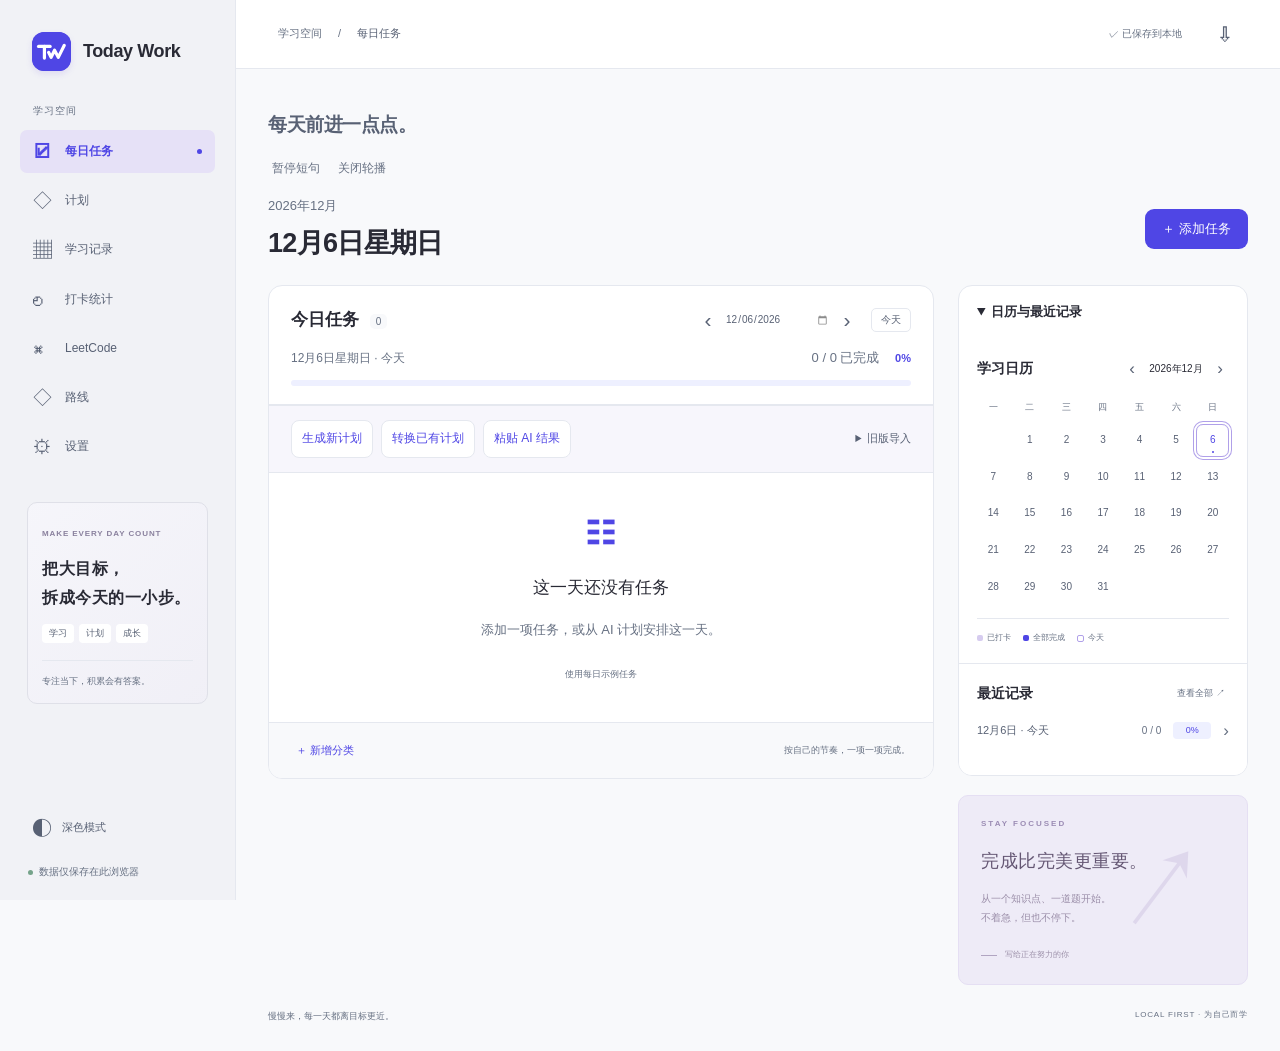
==== commit 3a2432dc: "Update Today Work to 2.4 with AI import and mobile personalization improvements" ====
--- a/index.html
+++ b/index.html
@@ -1,109 +1,114 @@
-<!doctype html>
-<html lang="zh-CN">
-<head>
-  <meta charset="UTF-8">
-  <meta name="viewport" content="width=device-width, initial-scale=1">
-  <meta name="color-scheme" content="light dark">
-  <meta name="theme-color" content="#7760db">
-  <meta name="apple-mobile-web-app-capable" content="yes">
-  <meta name="apple-mobile-web-app-status-bar-style" content="default">
-  <meta name="apple-mobile-web-app-title" content="Today Work">
-  <meta name="description" content="Today Work · 个人学习、每日任务与长期目标。数据保存在本地。">
-  <title>Today Work</title>
-  <link rel="icon" type="image/png" sizes="32x32" href="icons/favicon-32.png">
-  <link rel="icon" type="image/svg+xml" sizes="any" href="icons/logo.svg">
-  <link rel="stylesheet" href="css/style.css">
-  <link rel="manifest" href="manifest.webmanifest">
-  <link rel="apple-touch-icon" href="icons/apple-touch-icon.png">
-  <link rel="stylesheet" href="css/features.css">
-  <link rel="stylesheet" href="css/plans.css">
-  <link rel="stylesheet" href="css/personalization.css">
-  <script src="js/storage.js" defer></script>
-  <script src="js/defaults.js" defer></script>
-  <script src="js/models.js" defer></script>
-  <script src="js/plans.js" defer></script>
-  <script src="js/assets.js" defer></script>
-  <script src="js/stats.js" defer></script>
-  <script src="js/app.js" defer></script>
-  <script src="js/features.js" defer></script>
-  <script src="js/plan-ui.js" defer></script>
-  <script src="js/personalization.js" defer></script>
-  <script src="js/pwa.js" defer></script>
-</head>
-<body>
-  <aside class="sidebar">
-    <a class="brand" href="#today" aria-label="Today Work 首页"><span class="brand-mark"><img src="icons/logo.svg" width="39" height="39" alt="" aria-hidden="true"></span><span class="product-name">Today Work</span></a>
-    <div class="nav-label">学习空间</div>
-    <nav aria-label="主导航">
-      <button class="nav-item active" data-view="today"><span>☑</span>每日任务<span class="nav-dot"></span></button>
-      <button class="nav-item" data-view="history"><span>▦</span>学习记录</button>
-      <button class="nav-item" data-view="stats"><span>◴</span>打卡统计</button>
-      <button class="nav-item" data-view="leetcode"><span>⌘</span>LeetCode</button>
-      <button class="nav-item" data-view="routes"><span>◇</span>路线</button>
-      <button class="nav-item" data-view="settings"><span>⚙</span>设置</button>
-    </nav>
-    <div class="goal-box"><span class="eyebrow">MAKE EVERY DAY COUNT</span><p>把大目标，<br>拆成今天的一小步。</p><div class="goal-tags"><span>学习</span><span>计划</span><span>成长</span></div><div class="goal-line"></div><small>专注当下，积累会有答案。</small></div>
-    <div class="sidebar-bottom"><button id="theme-toggle" class="quiet-button" aria-label="切换深色模式">◐ <span>深色模式</span></button><div class="local-note"><span></span> 数据仅保存在此浏览器</div></div>
-  </aside>
-
-  <main class="main">
-    <header class="topbar"><div>学习空间 <span>/</span> <strong id="breadcrumb">每日任务</strong></div><div class="topbar-right"><span class="save-indicator" id="save-status" role="status">✓ 已保存到本地</span><button id="export-button" class="icon-button" title="导出数据备份" aria-label="导出数据备份">⇩</button></div></header>
-    <div class="content">
-      <div id="storage-warning" class="notice" role="status" hidden></div>
-      <section class="page-heading"><div><div class="eyebrow" id="page-eyebrow">YOUR DAILY PROGRESS</div><h1 id="page-title">每天前进一点点<span class="heading-dot">.</span></h1><p id="page-subtitle">安排今天的任务，为长期目标积累每一小步。</p></div><div class="day-badge"><span class="day-badge-icon">↗</span><div><small>学习旅程</small><strong id="journey-day">第 1 天</strong></div></div></section>
-
-      <section class="metrics" aria-label="学习统计">
-        <article class="metric"><span class="metric-icon purple">◔</span><span class="metric-label">今日完成率</span><strong id="stat-today">0<span>%</span></strong><small id="stat-today-detail">0 / 0 项任务</small></article>
-        <article class="metric"><span class="metric-icon blue">✓</span><span class="metric-label">累计完成任务</span><strong id="stat-total">0<span>项</span></strong><small>每一份努力都有迹可循</small></article>
-        <article class="metric"><span class="metric-icon green">▦</span><span class="metric-label">已学习天数</span><strong id="stat-days">0<span>天</span></strong><small>至少完成一项任务即打卡</small></article>
-        <article class="metric"><span class="metric-icon orange">ϟ</span><span class="metric-label">连续打卡</span><strong id="stat-streak">0<span>天</span></strong><small id="stat-best">历史最佳 0 天</small></article>
-      </section>
-
-      <div id="today-view" class="view">
-        <div class="workspace-grid">
-          <div class="left-column">
-          <details id="carry-card" class="carry-card" hidden open><summary>昨日未完成 <span id="carry-count"></span></summary><div class="carry-content"><p class="subtle">按需加入今天，昨日记录保持原样。</p><div id="carry-items"></div><div class="carry-bulk"><button id="carry-all-add" class="text-button">全部加入今日</button><button id="carry-all-ignore" class="text-button">全部忽略</button></div></div></details>
-          <section class="tasks-panel" aria-label="每日任务">
-            <div class="task-toolbar"><h2 id="task-heading">今日任务 <span id="task-count">0</span></h2><div class="date-nav"><button id="prev-day" class="icon-button" aria-label="上一天">‹</button><input id="date-picker" type="date" aria-label="选择任务日期"><button id="next-day" class="icon-button" aria-label="下一天">›</button><button id="go-today" class="today-button">今天</button></div></div>
-            <div class="task-tools"><button id="open-plan-import" class="text-button">⇩ 导入今日计划</button></div>
-            <div class="daily-progress"><div><span id="selected-date-label"></span><strong id="daily-ratio">0 / 0 已完成 <b>0%</b></strong></div><div id="progress-track" class="progress-track" role="progressbar" aria-label="所选日期任务进度" aria-valuemin="0" aria-valuemax="100" aria-valuenow="0"><div id="progress-fill"></div></div></div>
-            <div id="task-groups"></div>
-            <div class="task-footer"><button id="add-category" class="quiet-button">＋ 新增分类</button><span id="task-footer-note">按自己的节奏，一项一项完成。</span></div>
-          </section>
-          </div>
-          <aside class="right-column">
-            <section class="calendar-card"><div class="card-heading"><h2>学习日历</h2><div class="calendar-controls"><button id="prev-month" class="icon-button" aria-label="上个月">‹</button><strong id="calendar-month"></strong><button id="next-month" class="icon-button" aria-label="下个月">›</button></div></div><div class="weekdays" aria-hidden="true"><span>一</span><span>二</span><span>三</span><span>四</span><span>五</span><span>六</span><span>日</span></div><div id="calendar-days" class="calendar-days"></div><div class="calendar-legend"><span><i class="legend-dot partial"></i>已打卡</span><span><i class="legend-dot full"></i>全部完成</span><span><i class="legend-outline"></i>今天</span></div></section>
-            <section class="focus-card"><div class="eyebrow">STAY FOCUSED</div><div class="focus-symbol" aria-hidden="true">↗</div><h2>今天的积累，<br>是明天的底气。</h2><p>从一个知识点、一道题开始。<br>不着急，但也不停下。</p><div class="focus-foot"><span class="tiny-line"></span> 写给正在努力的你</div></section>
-            <section class="recent-card"><div class="card-heading"><h2>最近记录</h2><button id="show-history" class="text-button">查看全部 ↗</button></div><div id="recent-history"></div></section>
-          </aside>
-        </div>
-      </div>
-
-      <section id="history-view" class="view record-panel" hidden><div class="section-heading"><div><h2>每一步，都算数</h2><p>点击记录，查看和编辑当天的任务。</p></div><span class="subtle">按日期倒序</span></div><div id="full-history"></div></section>
-      <section id="stats-view" class="view record-panel" hidden><div class="section-heading"><div><h2>你的学习足迹</h2><p>一点点积累，也会走出很远。</p></div></div><div id="stats-detail"></div><p class="stats-rule">统计口径：至少完成一项任务即为学习一天；连续打卡允许今天尚未完成，延续至昨天的记录。未来日期不计入统计。</p></section>
-      <section id="leetcode-view" class="view" hidden>
-        <div class="feature-toolbar"><p class="subtle">记录做过的题，也记录真正掌握的程度。</p><button id="add-problem" class="primary-button">＋ 新增题目</button></div>
-        <div id="problem-metrics" class="small-metrics"></div>
-        <div class="record-panel problem-panel"><div class="filter-bar"><label class="search-field"><span class="sr-only">搜索题号或题名</span><input id="problem-search" type="search" placeholder="搜索题号或题名，例如 739"></label><label><span class="sr-only">筛选题型</span><select id="filter-category"><option value="">全部题型</option></select></label><label><span class="sr-only">筛选难度</span><select id="filter-difficulty"><option value="">全部难度</option><option>简单</option><option>中等</option><option>困难</option></select></label><label><span class="sr-only">筛选状态</span><select id="filter-status"><option value="">全部状态</option><option>未完成</option><option>已完成</option><option>需要复习</option></select></label><label><span class="sr-only">筛选熟练度</span><select id="filter-mastery"><option value="">全部熟练度</option><option value="1">1 星</option><option value="2">2 星</option><option value="3">3 星</option></select></label><label><span class="sr-only">筛选独立完成</span><select id="filter-independent"><option value="">全部完成方式</option><option value="true">独立完成</option><option value="false">参考后完成</option></select></label><button id="reset-filters" class="text-button">重置筛选</button></div><p id="problem-result-count" class="subtle"></p><div id="problem-list"></div></div>
-        <div class="feature-columns"><section class="record-panel"><h2>待复习题目</h2><p class="subtle">1 星或标记为需要复习的题目。复习次数和日期会单独记录。</p><div id="problem-review"></div></section><section class="record-panel"><h2>题型掌握情况</h2><div id="problem-categories"></div></section></div>
-      </section>
-      <section id="routes-view" class="view" hidden><div class="feature-toolbar"><label class="route-picker">当前路线 <select id="route-select" aria-label="选择学习路线"></select></label><button id="add-route" class="primary-button">＋ 新增路线</button></div><div id="route-content"></div></section>
-      <section id="settings-view" class="view record-panel" hidden><div class="settings-section"><h2>外观</h2><p class="subtle">选择喜欢的外观，所有页面保持一致。</p><div class="theme-options"><button data-theme-choice="light" class="secondary-button">浅色</button><button data-theme-choice="dark" class="secondary-button">深色</button><button data-theme-choice="system" class="secondary-button">跟随系统</button></div></div><div class="settings-section"><h2>数据备份</h2><p class="subtle">任务、刷题记录、路线、导入计划、图片及个性化设置一起备份。</p><div class="button-row"><button id="settings-export" class="primary-button">导出全部数据</button><button id="open-backup" class="secondary-button">导入备份</button><button id="raw-export" class="text-button">导出原始数据 / 迁移快照</button><button id="previous-backup" class="text-button">导出恢复前备份</button></div><div id="download-ready" hidden></div><p class="subtle">数据仅保存在当前浏览器。请固定使用同一文件位置或网址，并定期导出。</p></div><div class="settings-section"><h2>安装与离线使用</h2><p id="pwa-status" class="pwa-status" role="status">正在检查离线支持…</p><button id="pwa-install" class="primary-button" hidden>安装 Today Work</button><p class="subtle">安装后可从桌面打开。第一次成功加载离线资源后，核心功能可离线使用。</p></div><div class="settings-section"><h2>Today Work</h2><p class="subtle">版本 2.1.0 · 本地优先的学习、任务与长期目标工具</p><p class="subtle">每个人都可以按自己的节奏，安排每一天。</p></div></section>
-      <footer class="page-footer"><span>慢慢来，每一天都离目标更近。</span><span>LOCAL FIRST · 为自己而学</span></footer>
-    </div>
-  </main>
-
-  <dialog id="edit-dialog" class="edit-dialog" aria-labelledby="dialog-title"><form id="edit-form"><div class="dialog-header"><h2 id="dialog-title">新增任务</h2><button type="button" id="close-dialog" class="icon-button" aria-label="关闭">×</button></div><label for="edit-input" id="edit-label">任务名称</label><input id="edit-input" type="text" maxlength="160" autocomplete="off" required><details id="task-details" class="task-details"><summary>更多信息（可选）</summary><div class="form-grid"><label>优先级<select id="task-priority"><option value="">未设置</option><option>高</option><option>中</option><option>低</option></select></label><label>预计时间（分钟）<input id="task-estimated" type="number" min="0" max="10080" step="1"></label><label>实际用时（分钟）<input id="task-actual" type="number" min="0" max="10080" step="1"></label><label class="full-width">任务备注<textarea id="task-note" rows="3" maxlength="4000"></textarea></label></div></details><p id="edit-hint">仅修改当前选择日期的内容。</p><div class="dialog-actions"><button type="button" id="cancel-dialog" class="secondary-button">取消</button><button type="submit" class="primary-button">保存</button></div></form></dialog>
-  <dialog id="plan-dialog" class="edit-dialog wide-dialog" aria-labelledby="plan-title"><div class="dialog-header"><h2 id="plan-title">导入今日计划</h2><button class="icon-button" data-close="plan-dialog" aria-label="关闭计划导入">×</button></div><p class="subtle">粘贴 JSON，先预览再导入。省略 date 时使用今天；也可指定其他日期。</p><label for="plan-input">计划 JSON</label><textarea id="plan-input" rows="9" spellcheck="false" placeholder='{"categories":[{"name":"学习","tasks":["阅读一章"]}]}'></textarea><div class="button-row"><button id="plan-paste" class="text-button">粘贴</button><button id="plan-clear" class="text-button">清空</button><button id="plan-parse" class="secondary-button">解析预览</button></div><p id="plan-error" class="form-error" role="status"></p><div id="plan-preview" class="import-preview" hidden></div><p id="plan-result" class="notice" role="status" hidden></p><div class="dialog-actions"><button class="secondary-button" data-close="plan-dialog">取消</button><button id="plan-confirm" class="primary-button" disabled>确认导入</button></div></dialog>
-  <dialog id="problem-dialog" class="edit-dialog wide-dialog" aria-labelledby="problem-dialog-title"><form id="problem-form"><div class="dialog-header"><h2 id="problem-dialog-title">新增题目</h2><button type="button" class="icon-button" data-close="problem-dialog" aria-label="关闭题目编辑">×</button></div><div class="form-grid"><label>题号<input id="problem-number" type="text" inputmode="numeric" pattern="[0-9]+" maxlength="10" required></label><label>题名<input id="problem-title" type="text" maxlength="160" required></label><label>题型<input id="problem-category" type="text" list="category-suggestions" maxlength="40" placeholder="例如：单调栈"></label><datalist id="category-suggestions"><option>数组</option><option>链表</option><option>二叉树</option><option>回溯</option><option>单调栈</option><option>动态规划</option></datalist><label>难度<select id="problem-difficulty"><option>简单</option><option selected>中等</option><option>困难</option></select></label><label>完成状态<select id="problem-status"><option>未完成</option><option>已完成</option><option>需要复习</option></select></label><label>熟练度<select id="problem-mastery"><option value="1">1 星 · 仍需练习</option><option value="2">2 星 · 基本掌握</option><option value="3">3 星 · 熟练掌握</option></select></label><label>首次完成日期<input id="problem-date" type="date" min="1900-01-01" max="9999-12-31"></label><label class="checkbox-field"><input id="problem-independent" type="checkbox">独立完成</label><label class="full-width">题目链接（可选）<input id="problem-url" type="url" maxlength="2000" placeholder="https://leetcode.cn/problems/..."></label><label class="full-width">备注<textarea id="problem-note" rows="3" maxlength="8000"></textarea></label></div><p id="problem-error" class="form-error" role="status"></p><div class="dialog-actions"><button type="button" class="secondary-button" data-close="problem-dialog">取消</button><button type="submit" class="primary-button">保存题目</button></div></form></dialog>
-  <dialog id="backup-dialog" class="edit-dialog wide-dialog" aria-labelledby="backup-title"><div class="dialog-header"><h2 id="backup-title">导入备份</h2><button class="icon-button" data-close="backup-dialog" aria-label="关闭备份导入">×</button></div><p class="subtle">选择 Today Work 备份，先检查概要。兼容旧版任务备份。</p><label for="backup-file">选择 JSON 备份文件</label><input id="backup-file" type="file" accept=".json,application/json"><details class="backup-paste"><summary>或者粘贴备份 JSON</summary><label for="backup-json">备份 JSON 内容</label><textarea id="backup-json" rows="6" spellcheck="false"></textarea><button id="backup-parse-text" class="secondary-button">解析备份</button></details><p id="backup-error" class="form-error" role="status"></p><div id="backup-preview" class="import-preview" hidden></div><p class="notice">导入备份将覆盖当前 Today Work 数据。恢复前会自动保留当前数据快照。</p><div class="dialog-actions"><button class="secondary-button" data-close="backup-dialog">取消</button><button id="backup-continue" class="primary-button" disabled>继续恢复</button></div></dialog>
-  <dialog id="action-dialog" class="edit-dialog" aria-labelledby="action-title"><div class="dialog-header"><h2 id="action-title"></h2></div><p id="action-description"></p><div class="dialog-actions"><button id="action-cancel" class="secondary-button" autofocus>取消</button><button id="action-confirm" class="primary-button danger-button">确认</button></div></dialog>
-  <dialog id="route-dialog" class="edit-dialog wide-dialog" aria-labelledby="route-dialog-title"><form id="route-form"><div class="dialog-header"><h2 id="route-dialog-title">新增路线</h2><button type="button" class="icon-button" data-close="route-dialog" aria-label="关闭路线编辑">×</button></div><label>路线名称<input id="route-name" maxlength="100" required placeholder="例如：英语学习、健身计划"></label><label for="route-outline">阶段与知识点</label><p class="subtle">用 # 开头表示阶段，## 表示可选分组；其他每行一个知识点。同名知识点会保留原进度。</p><textarea id="route-outline" rows="12" spellcheck="false" placeholder="# 起步&#10;明确目标&#10;准备资料&#10;&#10;# 实践&#10;完成一次练习&#10;总结与改进"></textarea><p id="route-error" class="form-error" role="status"></p><div class="dialog-actions"><button type="button" class="secondary-button" data-close="route-dialog">取消</button><button type="submit" class="primary-button">保存路线</button></div></form></dialog>
-  <dialog id="delete-dialog" class="edit-dialog" aria-labelledby="delete-title" aria-describedby="delete-description"><div class="dialog-header"><h2 id="delete-title">删除这项任务？</h2></div><p id="delete-task-name" class="delete-task-name"></p><p id="delete-description">只删除当前日期的这一项任务，删除后无法撤销。</p><div class="dialog-actions"><button id="cancel-delete" class="secondary-button" autofocus>取消</button><button id="confirm-delete" class="primary-button danger-button">确认删除</button></div></dialog>
-  <div id="toast" class="toast" role="status" hidden></div>
-</body>
-</html>
-
-
-
-
+<!doctype html>
+<html lang="zh-CN">
+<head>
+  <meta charset="UTF-8">
+  <meta name="viewport" content="width=device-width, initial-scale=1, viewport-fit=cover, interactive-widget=resizes-content">
+  <meta name="color-scheme" content="light dark">
+  <meta name="theme-color" content="#4f46e5">
+  <meta name="apple-mobile-web-app-capable" content="yes">
+  <meta name="apple-mobile-web-app-status-bar-style" content="default">
+  <meta name="apple-mobile-web-app-title" content="Today Work">
+  <meta name="description" content="Today Work · 个人学习、每日任务与长期目标。数据保存在本地。">
+  <title>Today Work</title>
+  <link rel="icon" type="image/png" sizes="32x32" href="icons/favicon-32.png">
+  <link rel="icon" type="image/svg+xml" sizes="any" href="icons/logo.svg">
+  <link rel="stylesheet" href="css/style.css">
+  <link rel="manifest" href="manifest.webmanifest">
+  <link rel="apple-touch-icon" href="icons/apple-touch-icon.png">
+  <link rel="stylesheet" href="css/features.css">
+  <link rel="stylesheet" href="css/plans.css">
+  <link rel="stylesheet" href="css/personalization.css">
+  <link rel="stylesheet" href="css/deletions.css">
+  <link rel="stylesheet" href="css/experience.css">
+  <script src="js/storage.js" defer></script>
+  <script src="js/defaults.js" defer></script>
+  <script src="js/models.js" defer></script>
+  <script src="js/plans.js" defer></script>
+  <script src="js/deletions.js" defer></script>
+  <script src="js/assets.js" defer></script>
+  <script src="js/sounds.js" defer></script>
+  <script src="js/stats.js" defer></script>
+  <script src="js/app.js" defer></script>
+  <script src="js/features.js" defer></script>
+  <script src="js/plan-ui.js" defer></script>
+  <script src="js/personalization.js" defer></script>
+  <script src="js/delete-ui.js" defer></script>
+  <script src="js/experience.js" defer></script>
+  <script src="js/pwa.js" defer></script>
+</head>
+<body>
+  <aside class="sidebar">
+    <a class="brand" href="#today" aria-label="Today Work 首页"><span class="brand-mark"><img src="icons/logo.svg" width="39" height="39" alt="" aria-hidden="true"></span><span class="product-name">Today Work</span></a>
+    <div class="nav-label">学习空间</div>
+    <nav aria-label="主导航">
+      <button class="nav-item active" data-view="today"><span>☑</span>每日任务<span class="nav-dot"></span></button>
+      <button class="nav-item" data-view="history"><span>▦</span>学习记录</button>
+      <button class="nav-item" data-view="stats"><span>◴</span>打卡统计</button>
+      <button class="nav-item" data-view="leetcode"><span>⌘</span>LeetCode</button>
+      <button class="nav-item" data-view="routes"><span>◇</span>路线</button>
+      <button class="nav-item" data-view="settings"><span>⚙</span>设置</button>
+    </nav>
+    <div class="goal-box"><span class="eyebrow">MAKE EVERY DAY COUNT</span><p>把大目标，<br>拆成今天的一小步。</p><div class="goal-tags"><span>学习</span><span>计划</span><span>成长</span></div><div class="goal-line"></div><small>专注当下，积累会有答案。</small></div>
+    <div class="sidebar-bottom"><button id="theme-toggle" class="quiet-button" aria-label="切换深色模式">◐ <span>深色模式</span></button><div class="local-note"><span></span> 数据仅保存在此浏览器</div></div>
+  </aside>
+
+  <main class="main">
+    <header class="topbar"><div>学习空间 <span>/</span> <strong id="breadcrumb">每日任务</strong></div><div class="topbar-right"><span class="save-indicator" id="save-status" role="status">✓ 已保存到本地</span><button id="export-button" class="icon-button" title="导出数据备份" aria-label="导出数据备份">⇩</button></div></header>
+    <div class="content">
+      <div id="storage-warning" class="notice" role="status" hidden></div>
+      <section class="page-heading"><div><div class="eyebrow" id="page-eyebrow">YOUR DAILY PROGRESS</div><h1 id="page-title">每天前进一点点<span class="heading-dot">.</span></h1><p id="page-subtitle">安排今天的任务，为长期目标积累每一小步。</p></div><div class="day-badge"><span class="day-badge-icon">↗</span><div><small>学习旅程</small><strong id="journey-day">第 1 天</strong></div></div></section>
+
+      <section class="metrics" aria-label="学习统计">
+        <article class="metric"><span class="metric-icon purple">◔</span><span class="metric-label">今日完成率</span><strong id="stat-today">0<span>%</span></strong><small id="stat-today-detail">0 / 0 项任务</small></article>
+        <article class="metric"><span class="metric-icon blue">✓</span><span class="metric-label">累计完成任务</span><strong id="stat-total">0<span>项</span></strong><small>每一份努力都有迹可循</small></article>
+        <article class="metric"><span class="metric-icon green">▦</span><span class="metric-label">已学习天数</span><strong id="stat-days">0<span>天</span></strong><small>至少完成一项任务即打卡</small></article>
+        <article class="metric"><span class="metric-icon orange">ϟ</span><span class="metric-label">连续打卡</span><strong id="stat-streak">0<span>天</span></strong><small id="stat-best">历史最佳 0 天</small></article>
+      </section>
+
+      <div id="today-view" class="view">
+        <div class="workspace-grid">
+          <div class="left-column">
+          <details id="carry-card" class="carry-card" hidden open><summary>昨日未完成 <span id="carry-count"></span></summary><div class="carry-content"><p class="subtle">按需加入今天，昨日记录保持原样。</p><div id="carry-items"></div><div class="carry-bulk"><button id="carry-all-add" class="text-button">全部加入今日</button><button id="carry-all-ignore" class="text-button">全部忽略</button></div></div></details>
+          <section class="tasks-panel" aria-label="每日任务">
+            <div class="task-toolbar"><h2 id="task-heading">今日任务 <span id="task-count">0</span></h2><div class="date-nav"><button id="prev-day" class="icon-button" aria-label="上一天">‹</button><input id="date-picker" type="date" aria-label="选择任务日期"><button id="next-day" class="icon-button" aria-label="下一天">›</button><button id="go-today" class="today-button">今天</button></div></div>
+            <div class="task-tools"><button id="open-plan-import" class="text-button">⇩ 导入今日计划</button></div>
+            <div class="daily-progress"><div><span id="selected-date-label"></span><strong id="daily-ratio">0 / 0 已完成 <b>0%</b></strong></div><div id="progress-track" class="progress-track" role="progressbar" aria-label="所选日期任务进度" aria-valuemin="0" aria-valuemax="100" aria-valuenow="0"><div id="progress-fill"></div></div></div>
+            <div id="task-groups"></div>
+            <div class="task-footer"><button id="add-category" class="quiet-button">＋ 新增分类</button><span id="task-footer-note">按自己的节奏，一项一项完成。</span></div>
+          </section>
+          </div>
+          <aside class="right-column">
+            <section class="calendar-card"><div class="card-heading"><h2>学习日历</h2><div class="calendar-controls"><button id="prev-month" class="icon-button" aria-label="上个月">‹</button><strong id="calendar-month"></strong><button id="next-month" class="icon-button" aria-label="下个月">›</button></div></div><div class="weekdays" aria-hidden="true"><span>一</span><span>二</span><span>三</span><span>四</span><span>五</span><span>六</span><span>日</span></div><div id="calendar-days" class="calendar-days"></div><div class="calendar-legend"><span><i class="legend-dot partial"></i>已打卡</span><span><i class="legend-dot full"></i>全部完成</span><span><i class="legend-outline"></i>今天</span></div></section>
+            <section class="focus-card"><div class="eyebrow">STAY FOCUSED</div><div class="focus-symbol" aria-hidden="true">↗</div><h2>今天的积累，<br>是明天的底气。</h2><p>从一个知识点、一道题开始。<br>不着急，但也不停下。</p><div class="focus-foot"><span class="tiny-line"></span> 写给正在努力的你</div></section>
+            <section class="recent-card"><div class="card-heading"><h2>最近记录</h2><button id="show-history" class="text-button">查看全部 ↗</button></div><div id="recent-history"></div></section>
+          </aside>
+        </div>
+      </div>
+
+      <section id="history-view" class="view record-panel" hidden><div class="section-heading"><div><h2>每一步，都算数</h2><p>点击记录，查看和编辑当天的任务。</p></div><span class="subtle">按日期倒序</span></div><div id="full-history"></div></section>
+      <section id="stats-view" class="view record-panel" hidden><div class="section-heading"><div><h2>你的学习足迹</h2><p>一点点积累，也会走出很远。</p></div></div><div id="stats-detail"></div><p class="stats-rule">统计口径：至少完成一项任务即为学习一天；连续打卡允许今天尚未完成，延续至昨天的记录。未来日期不计入统计。</p></section>
+      <section id="leetcode-view" class="view" hidden>
+        <div class="feature-toolbar"><p class="subtle">记录做过的题，也记录真正掌握的程度。</p><button id="add-problem" class="primary-button">＋ 新增题目</button></div>
+        <div id="problem-metrics" class="small-metrics"></div>
+        <div class="record-panel problem-panel"><div class="filter-bar"><label class="search-field"><span class="sr-only">搜索题号或题名</span><input id="problem-search" type="search" placeholder="搜索题号或题名，例如 739"></label><label><span class="sr-only">筛选题型</span><select id="filter-category"><option value="">全部题型</option></select></label><label><span class="sr-only">筛选难度</span><select id="filter-difficulty"><option value="">全部难度</option><option>简单</option><option>中等</option><option>困难</option></select></label><label><span class="sr-only">筛选状态</span><select id="filter-status"><option value="">全部状态</option><option>未完成</option><option>已完成</option><option>需要复习</option></select></label><label><span class="sr-only">筛选熟练度</span><select id="filter-mastery"><option value="">全部熟练度</option><option value="1">1 星</option><option value="2">2 星</option><option value="3">3 星</option></select></label><label><span class="sr-only">筛选独立完成</span><select id="filter-independent"><option value="">全部完成方式</option><option value="true">独立完成</option><option value="false">参考后完成</option></select></label><button id="reset-filters" class="text-button">重置筛选</button></div><p id="problem-result-count" class="subtle"></p><div id="problem-list"></div></div>
+        <div class="feature-columns"><section class="record-panel"><h2>待复习题目</h2><p class="subtle">1 星或标记为需要复习的题目。复习次数和日期会单独记录。</p><div id="problem-review"></div></section><section class="record-panel"><h2>题型掌握情况</h2><div id="problem-categories"></div></section></div>
+      </section>
+      <section id="routes-view" class="view" hidden><div class="feature-toolbar"><label class="route-picker">当前路线 <select id="route-select" aria-label="选择学习路线"></select></label><button id="add-route" class="primary-button">＋ 新增路线</button></div><div id="route-content"></div></section>
+      <section id="settings-view" class="view record-panel" hidden><div class="settings-section"><h2>外观</h2><p class="subtle">选择喜欢的外观，所有页面保持一致。</p><div class="theme-options"><button data-theme-choice="light" class="secondary-button">浅色</button><button data-theme-choice="dark" class="secondary-button">深色</button><button data-theme-choice="system" class="secondary-button">跟随系统</button></div></div><div class="settings-section"><h2>数据备份</h2><p class="subtle">任务、刷题记录、路线、导入计划、图片及个性化设置一起备份。</p><div class="button-row"><button id="settings-export" class="primary-button">导出全部数据</button><button id="open-backup" class="secondary-button">导入备份</button><button id="raw-export" class="text-button">导出原始数据 / 迁移快照</button><button id="previous-backup" class="text-button">导出恢复前备份</button></div><div id="download-ready" hidden></div><p class="subtle">数据仅保存在当前浏览器。请固定使用同一文件位置或网址，并定期导出。</p></div><div class="settings-section"><h2>安装与离线使用</h2><p id="pwa-status" class="pwa-status" role="status">正在检查离线支持…</p><button id="pwa-install" class="primary-button" hidden>安装 Today Work</button><p class="subtle">安装后可从桌面打开。第一次成功加载离线资源后，核心功能可离线使用。</p></div><div class="settings-section"><h2>Today Work</h2><p class="subtle">版本 2.4.0 · 本地优先的学习、任务与长期目标工具</p><p class="subtle">每个人都可以按自己的节奏，安排每一天。</p></div></section>
+      <footer class="page-footer"><span>慢慢来，每一天都离目标更近。</span><span>LOCAL FIRST · 为自己而学</span></footer>
+    </div>
+  </main>
+
+  <dialog id="edit-dialog" class="edit-dialog" aria-labelledby="dialog-title"><form id="edit-form"><div class="dialog-header"><h2 id="dialog-title">新增任务</h2><button type="button" id="close-dialog" class="icon-button" aria-label="关闭">×</button></div><label for="edit-input" id="edit-label">任务名称</label><input id="edit-input" type="text" maxlength="160" autocomplete="off" required><details id="task-details" class="task-details"><summary>更多信息（可选）</summary><div class="form-grid"><label>优先级<select id="task-priority"><option value="">未设置</option><option>高</option><option>中</option><option>低</option></select></label><label>预计时间（分钟）<input id="task-estimated" type="number" min="0" max="10080" step="1"></label><label>实际用时（分钟）<input id="task-actual" type="number" min="0" max="10080" step="1"></label><label class="full-width">任务备注<textarea id="task-note" rows="3" maxlength="4000"></textarea></label></div></details><p id="edit-hint">仅修改当前选择日期的内容。</p><div class="dialog-actions"><button type="button" id="cancel-dialog" class="secondary-button">取消</button><button type="submit" class="primary-button">保存</button></div></form></dialog>
+  <dialog id="plan-dialog" class="edit-dialog wide-dialog" aria-labelledby="plan-title"><div class="dialog-header"><h2 id="plan-title">导入今日计划</h2><button class="icon-button" data-close="plan-dialog" aria-label="关闭计划导入">×</button></div><p class="subtle">粘贴 JSON，先预览再导入。省略 date 时使用今天；也可指定其他日期。</p><label for="plan-input">计划 JSON</label><textarea id="plan-input" rows="9" spellcheck="false" placeholder='{"categories":[{"name":"学习","tasks":["阅读一章"]}]}'></textarea><div class="button-row"><button id="plan-paste" class="text-button">粘贴</button><button id="plan-clear" class="text-button">清空</button><button id="plan-parse" class="secondary-button">解析预览</button></div><p id="plan-error" class="form-error" role="status"></p><div id="plan-preview" class="import-preview" hidden></div><p id="plan-result" class="notice" role="status" hidden></p><div class="dialog-actions"><button class="secondary-button" data-close="plan-dialog">取消</button><button id="plan-confirm" class="primary-button" disabled>确认导入</button></div></dialog>
+  <dialog id="problem-dialog" class="edit-dialog wide-dialog" aria-labelledby="problem-dialog-title"><form id="problem-form"><div class="dialog-header"><h2 id="problem-dialog-title">新增题目</h2><button type="button" class="icon-button" data-close="problem-dialog" aria-label="关闭题目编辑">×</button></div><div class="form-grid"><label>题号<input id="problem-number" type="text" inputmode="numeric" pattern="[0-9]+" maxlength="10" required></label><label>题名<input id="problem-title" type="text" maxlength="160" required></label><label>题型<input id="problem-category" type="text" list="category-suggestions" maxlength="40" placeholder="例如：单调栈"></label><datalist id="category-suggestions"><option>数组</option><option>链表</option><option>二叉树</option><option>回溯</option><option>单调栈</option><option>动态规划</option></datalist><label>难度<select id="problem-difficulty"><option>简单</option><option selected>中等</option><option>困难</option></select></label><label>完成状态<select id="problem-status"><option>未完成</option><option>已完成</option><option>需要复习</option></select></label><label>熟练度<select id="problem-mastery"><option value="1">1 星 · 仍需练习</option><option value="2">2 星 · 基本掌握</option><option value="3">3 星 · 熟练掌握</option></select></label><label>首次完成日期<input id="problem-date" type="date" min="1900-01-01" max="9999-12-31"></label><label class="checkbox-field"><input id="problem-independent" type="checkbox">独立完成</label><label class="full-width">题目链接（可选）<input id="problem-url" type="url" maxlength="2000" placeholder="https://leetcode.cn/problems/..."></label><label class="full-width">备注<textarea id="problem-note" rows="3" maxlength="8000"></textarea></label></div><p id="problem-error" class="form-error" role="status"></p><div class="dialog-actions"><button type="button" class="secondary-button" data-close="problem-dialog">取消</button><button type="submit" class="primary-button">保存题目</button></div></form></dialog>
+  <dialog id="backup-dialog" class="edit-dialog wide-dialog" aria-labelledby="backup-title"><div class="dialog-header"><h2 id="backup-title">导入备份</h2><button class="icon-button" data-close="backup-dialog" aria-label="关闭备份导入">×</button></div><p class="subtle">选择 Today Work 备份，先检查概要。兼容旧版任务备份。</p><label for="backup-file">选择 JSON 备份文件</label><input id="backup-file" type="file" accept=".json,application/json"><details class="backup-paste"><summary>或者粘贴备份 JSON</summary><label for="backup-json">备份 JSON 内容</label><textarea id="backup-json" rows="6" spellcheck="false"></textarea><button id="backup-parse-text" class="secondary-button">解析备份</button></details><p id="backup-error" class="form-error" role="status"></p><div id="backup-preview" class="import-preview" hidden></div><p class="notice">导入备份将覆盖当前 Today Work 数据。恢复前会自动保留当前数据快照。</p><div class="dialog-actions"><button class="secondary-button" data-close="backup-dialog">取消</button><button id="backup-continue" class="primary-button" disabled>继续恢复</button></div></dialog>
+  <dialog id="action-dialog" class="edit-dialog" aria-labelledby="action-title"><div class="dialog-header"><h2 id="action-title"></h2></div><p id="action-description"></p><div class="dialog-actions"><button id="action-cancel" class="secondary-button" autofocus>取消</button><button id="action-confirm" class="primary-button danger-button">确认</button></div></dialog>
+  <dialog id="route-dialog" class="edit-dialog wide-dialog" aria-labelledby="route-dialog-title"><form id="route-form"><div class="dialog-header"><h2 id="route-dialog-title">新增路线</h2><button type="button" class="icon-button" data-close="route-dialog" aria-label="关闭路线编辑">×</button></div><label>路线名称<input id="route-name" maxlength="100" required placeholder="例如：英语学习、健身计划"></label><label for="route-outline">阶段与知识点</label><p class="subtle">用 # 开头表示阶段，## 表示可选分组；其他每行一个知识点。同名知识点会保留原进度。</p><textarea id="route-outline" rows="12" spellcheck="false" placeholder="# 起步&#10;明确目标&#10;准备资料&#10;&#10;# 实践&#10;完成一次练习&#10;总结与改进"></textarea><p id="route-error" class="form-error" role="status"></p><div class="dialog-actions"><button type="button" class="secondary-button" data-close="route-dialog">取消</button><button type="submit" class="primary-button">保存路线</button></div></form></dialog>
+  <div id="toast" class="toast" role="status" hidden></div>
+</body>
+</html>
+
+
+
+
--- a/css/style.css
+++ b/css/style.css
@@ -9,4 +9,4 @@
 @media(max-width:370px){.content{padding-left:12px;padding-right:12px}.topbar{padding:0 12px}.task-toolbar{padding:14px 12px;gap:10px}.date-nav{margin-left:auto}.task-group{padding-left:13px;padding-right:13px}.task-label{font-size:11px}.task-actions button{min-width:22px}.day-badge{padding:7px}.page-heading h1{font-size:21px}}
 @media(hover:none){.task-actions{opacity:1}}
 @media(prefers-reduced-motion:reduce){*,*:before,*:after{transition:none!important;scroll-behavior:auto!important}}
-.group-name{margin:0}.delete-task-name{font-size:14px!important;color:var(--text)!important;overflow-wrap:anywhere}.danger-button{background:#bd5e68;color:white}
+.group-name{margin:0}.delete-task-name{font-size:14px!important;color:var(--text)!important;overflow-wrap:anywhere}.danger-button{background:#bd5e68;color:white}
--- a/css/plans.css
+++ b/css/plans.css
@@ -18,4 +18,15 @@
 .plan-ack {line-height:1.8;margin:16px 0!important;align-items:flex-start!important;font-size:13px!important}
 .plan-ack input {margin-top:3px}
 #prompt-form>button {margin-top:14px}
+.draft-task-row {display:flex;align-items:center;justify-content:space-between;gap:12px;padding:10px 0;border-bottom:1px solid var(--line)}
+.draft-task-row .checkbox-field {min-width:0;flex:1;margin:0;align-items:flex-start}
+.draft-task-row small {display:block;color:var(--muted);font-size:12px;margin-top:6px}
+.draft-task-row button {flex:none;min-height:44px}
+.plan-wizard [hidden],#prompt-dialog [hidden] {display:none!important}
+.plan-wizard,.wide-dialog {max-height:calc(100dvh - 24px);overflow-y:auto;overscroll-behavior:contain;scroll-padding-block:22px}
+.plan-wizard .dialog-actions,#prompt-dialog .dialog-actions {position:sticky;bottom:-1px;background:var(--surface, var(--bg));padding:14px 0 max(12px,env(safe-area-inset-bottom));z-index:2;border-top:1px solid var(--line)}
+#schedule-error {white-space:pre-wrap}
+#full-plan-details input,#full-plan-details select,#draft-task-dialog input {scroll-margin-block:70px}
+#prompt-dialog summary,#full-plan-dialog summary {min-height:40px;line-height:1.6;cursor:pointer}
+@media(max-width:720px){.plan-wizard button,#prompt-dialog button,#draft-task-dialog button{min-height:44px}.plan-wizard,.wide-dialog{max-height:calc(100dvh - 12px)}.draft-task-row{gap:7px}.draft-task-row button{padding:8px}.plan-wizard .dialog-actions{bottom:-1px}.task-tools .text-button{min-height:44px!important}}
 @media(max-width:720px){.task-tools{gap:7px;padding-inline:14px}.plan-wizard{max-width:calc(100vw - 20px)}.weekday-choices{gap:12px}.plan-wizard .form-grid{grid-template-columns:1fr}.scheduled-day{padding:12px}}
--- a/css/deletions.css
+++ b/css/deletions.css
@@ -0,0 +1,27 @@
+.task-actions {opacity:1!important;flex:none}
+.task-actions .more-actions,.group-heading .more-actions {font-size:21px;min-width:36px;min-height:36px;color:var(--subtle);border:1px solid var(--line);background:var(--surface);border-radius:7px;line-height:1}
+.item-actions-dialog {width:360px}
+.item-actions-dialog #item-actions-name,.deletion-name {overflow-wrap:anywhere;font-size:14px!important;color:var(--text)!important;white-space:pre-wrap}
+.action-menu-button {display:block;width:100%;text-align:left;min-height:44px;margin:12px 0;font-size:14px}
+.delete-menu-button {color:#c65f70!important}
+#deletion-choices {padding:0;border:0;margin:20px 0}
+#deletion-choices legend {font-size:12px;color:var(--subtle);margin-bottom:8px}
+.edit-dialog .deletion-choice {display:flex;align-items:flex-start;gap:10px;padding:13px;border:1px solid var(--line);border-radius:8px;margin:10px 0;cursor:pointer}
+.edit-dialog .deletion-choice input,#deletion-all-ack {width:18px;height:18px;flex:none;padding:0;margin:3px 0 0;accent-color:var(--accent)}
+.deletion-choice strong {font-size:13px;font-weight:600}
+.deletion-choice small {font-size:12px;color:var(--muted);margin-top:5px;line-height:1.7}
+.undo-notice {display:flex;justify-content:space-between;align-items:center;gap:14px;padding:15px 18px;background:var(--surface);border:1px solid var(--accent);border-radius:10px;margin:0 0 22px;overflow-wrap:anywhere}
+.undo-notice>div:first-child {min-width:0}
+.undo-notice strong {font-size:13px;font-weight:500}
+.undo-notice small {font-size:11px;color:var(--muted);margin-top:5px}
+.undo-notice .button-row {flex:none;gap:10px}
+.deleted-record {display:flex;align-items:center;justify-content:space-between;gap:15px;padding:14px 0;border-bottom:1px solid var(--line)}
+.deleted-record>div {min-width:0;overflow-wrap:anywhere}
+.deleted-record strong {font-size:13px;font-weight:500}
+.deleted-record small {font-size:11px;color:var(--muted);margin-top:6px}
+.deleted-record button {flex:none;min-height:38px}
+#recent-deletions summary {cursor:pointer;font-size:13px;padding:12px 0}
+#recent-deletions>[data-clear-deletions] {margin-top:16px;min-height:40px}
+#imported-plans [data-plan-row] {padding:10px 0;border-bottom:1px solid var(--line)}
+#imported-plans [data-delete-plan] {min-height:36px}
+@media(max-width:720px){.task-actions .more-actions,.group-heading .more-actions{min-width:44px;min-height:44px}.undo-notice{flex-wrap:wrap}.undo-notice .button-row{flex-wrap:wrap}.task-label{font-size:12px}}
--- a/css/experience.css
+++ b/css/experience.css
@@ -0,0 +1,25 @@
+:root {--accent:#4f46e5;--accent-soft:#eef0ff;--subtle:#586174;--muted:#677183;--line:#e5e8ef}
+[data-theme="dark"] {--accent:#a5a0ff;--accent-soft:#282744;--subtle:#bec3d1;--muted:#a3aaba;--line:#343846}
+button,input,textarea,select {font:inherit}button {touch-action:manipulation}button:focus-visible,summary:focus-visible,a:focus-visible {outline:2px solid var(--accent);outline-offset:3px}
+.content {max-width:1280px;margin:0 auto;padding:30px 32px 0}.page-heading {margin-bottom:20px}.page-heading h1 {letter-spacing:-.5px}
+body[data-view="today"] .page-heading {margin-bottom:12px}body[data-view="today"] .page-heading .eyebrow,body[data-view="today"] .page-heading .day-badge,body[data-view="today"] #page-subtitle {display:none}
+#page-title[data-view="today"] {font-size:19px;min-height:2.8em;line-height:1.4;max-width:32em;align-items:center;margin:0;color:var(--subtle)}
+.quote-controls {display:flex;gap:10px;min-height:32px}.quote-controls[hidden] {display:none}.quote-controls button {font-size:12px;min-height:32px;padding:3px 0;min-width:56px}
+.today-hero {display:flex;align-items:center;justify-content:space-between;gap:18px;margin:8px 0 22px}.today-hero p {font-size:13px;margin:0 0 8px}.today-hero h2 {font-size:27px;line-height:1.4;letter-spacing:-.7px;margin:0}
+.primary-button,.secondary-button {border-radius:9px;min-height:40px;font-size:13px}.primary-button {background:var(--accent);color:#fff}.secondary-button {color:var(--text)}[data-theme="dark"] .primary-button {background:#6359dd;color:#fff}
+.workspace-grid {grid-template-columns:minmax(0,1fr) 290px;gap:24px}.left-column,.right-column {min-width:0}.tasks-panel,.record-panel,.calendar-card,.recent-card,.card-setting {border-radius:14px;box-shadow:none;border:1px solid var(--line)}
+.task-toolbar {padding:20px 22px 14px;gap:12px;flex-wrap:wrap}.task-toolbar h2 {font-size:17px}.daily-progress {padding:0 22px 18px}.daily-progress>div:first-child {font-size:12px;gap:10px;flex-wrap:wrap}.daily-progress strong {font-size:13px}.progress-track {height:6px}.task-tools {padding:14px 22px;border-top:1px solid var(--line);border-bottom:1px solid var(--line);display:flex;gap:8px;background:var(--hover)}
+.task-tools>.text-button {border:1px solid var(--line);border-radius:8px;padding:8px 10px;font-size:12px;color:var(--accent);background:var(--surface);min-height:38px}.legacy-import {margin-left:auto;align-self:center;font-size:11px;color:var(--subtle)}.legacy-import summary {cursor:pointer}.legacy-import button {font-size:11px}
+.task-group {padding:20px 22px 14px}.group-heading {gap:8px}.group-name {font-size:14px;overflow-wrap:anywhere;min-width:0}.group-count {font-size:12px}.task-row {display:grid;grid-template-columns:minmax(0,1fr) auto;column-gap:8px;align-items:start}.task-label {min-width:0;line-height:1.7;font-size:14px;align-items:flex-start;padding:10px 0;gap:11px}.task-label>span {min-width:0;overflow-wrap:anywhere;word-break:break-word}.task-label input {margin-top:4px;flex:none;width:18px;height:18px}.task-actions {opacity:1!important;padding-top:3px;align-self:start;max-width:100%;flex-wrap:wrap}.task-actions button {min-height:36px;min-width:36px}.task-row.completed .task-label {color:var(--muted)}
+.task-extra {grid-column:1/-1;margin:0 0 12px 29px;min-width:0;font-size:12px;line-height:1.7;color:var(--subtle);overflow-wrap:anywhere}.task-extra summary {cursor:pointer;min-height:30px;line-height:30px}.task-extra p {white-space:pre-wrap;margin:7px 0}.task-extra a {display:block;overflow-wrap:anywhere;margin:6px 0;color:var(--accent);text-decoration:underline}.add-task {min-height:38px;font-size:12px}.empty-tasks {padding:36px 22px}.empty-tasks h3 {font-size:17px}.empty-tasks p {line-height:1.8;font-size:13px}
+.calendar-fold {background:var(--surface);border:1px solid var(--line);border-radius:14px;overflow:hidden}.calendar-fold>summary {padding:16px 18px;font-size:13px;font-weight:600;cursor:pointer}.calendar-fold .calendar-card,.calendar-fold .recent-card {border:0;border-radius:0;padding:18px}.calendar-fold .card-heading h2 {font-size:14px}.calendar-fold .calendar-card {border-bottom:1px solid var(--line)}.calendar-fold .calendar-day {min-height:25px}
+.plan-entry-grid {display:grid;grid-template-columns:1fr 1fr;gap:20px}.plan-entry-card {padding:26px;background:var(--surface);border:1px solid var(--line);border-radius:14px;min-width:0}.plan-entry-card h2,.plan-next-step h2 {font-size:21px;margin:12px 0}.plan-entry-card p,.plan-next-step p {font-size:14px;line-height:1.9;color:var(--subtle)}.plan-entry-card .eyebrow {font-size:12px;letter-spacing:0;color:var(--muted)}.plan-next-step,.plan-tools {margin-top:20px;padding:24px}.plan-help {font-size:13px;line-height:1.9;margin-top:16px}.plan-help summary,.plan-tools summary {min-height:32px;cursor:pointer}.plan-tools .button-row {margin-top:16px}.progress-actions {justify-content:flex-end;margin-bottom:18px}
+.settings-section h2 {font-size:18px}.settings-section {padding-block:24px}.settings-section p {line-height:1.9}.volume-label {display:flex;gap:12px;align-items:center;flex-wrap:wrap;font-size:13px;margin:20px 0}.volume-label input {width:100%;padding:0;accent-color:var(--accent)}.volume-label output {font-variant-numeric:tabular-nums}.settings-section .checkbox-field {font-size:13px;line-height:1.8}.settings-section input[type="checkbox"] {width:18px;height:18px;flex:none;accent-color:var(--accent)}
+.edit-dialog {max-height:calc(var(--visible-height,100dvh) - 24px);overscroll-behavior:contain;overflow-y:auto;border-radius:15px;scroll-padding-block:72px}.edit-dialog input,.edit-dialog textarea,.edit-dialog select {scroll-margin-block:72px;max-width:100%;min-width:0}.edit-dialog .dialog-actions {position:sticky;bottom:-1px;background:var(--surface);padding:14px 0 max(12px,env(safe-area-inset-bottom));border-top:1px solid var(--line);z-index:2}.edit-dialog .dialog-header {gap:12px}.edit-dialog .dialog-header h2 {font-size:19px}.edit-dialog .button-row {flex-wrap:wrap}.plan-summary {padding:16px 18px}.plan-summary label {font-size:13px}#full-plan-repair {background:var(--accent-soft);border:1px solid var(--accent);border-radius:8px;padding:8px 12px;color:var(--accent);font-weight:600}
+.mobile-nav {display:none}body[data-view="today"] .page-footer {padding-top:24px}.sr-only {overflow:hidden!important}
+@media(max-width:1080px) and (min-width:721px){.workspace-grid{grid-template-columns:minmax(0,1fr)}.right-column{display:grid;grid-template-columns:1fr 1fr}.content{padding-inline:24px}.plan-entry-grid{gap:14px}}
+@media(max-width:720px){
+  .sidebar{padding-top:max(16px,env(safe-area-inset-top));height:72px}.sidebar .nav{display:none!important}.sidebar .goal-box{display:none!important}.main{padding-top:72px}.topbar{height:36px;padding:0 16px}.content{padding:16px 16px calc(88px + env(safe-area-inset-bottom));width:100%;max-width:100%}.page-heading{margin:0 0 18px}.page-heading h1{font-size:25px}.page-heading .day-badge{display:none}.workspace-grid{display:flex;flex-direction:column;gap:18px}.right-column{display:flex;flex-direction:column;gap:16px}.today-hero{margin:6px 0 18px;gap:10px}.today-hero h2{font-size:22px;letter-spacing:-.4px}.today-hero p{font-size:12px}.today-hero>.primary-button{min-height:44px;white-space:nowrap;padding:9px 12px;font-size:13px}#page-title[data-view="today"]{font-size:17px;min-height:2.8em;max-width:100%}.quote-controls{min-height:32px}.task-toolbar{padding:17px 15px 12px;gap:10px}.task-toolbar h2{font-size:16px}.date-nav{gap:2px;max-width:100%}.date-nav input{font-size:12px;min-width:110px;max-width:130px}.date-nav button{min-height:36px;min-width:28px}.daily-progress{padding:0 15px 15px}#selected-date-label{display:none}.daily-progress>div:first-child{justify-content:space-between}.daily-progress strong{font-size:13px}.task-tools{padding:12px 14px;gap:7px}.task-tools>.text-button{font-size:12px;padding:8px;min-height:44px;flex:1 1 auto}.legacy-import{flex-basis:100%;text-align:right;min-height:22px}.task-group{padding:17px 15px 10px}.task-label{font-size:14px;padding:11px 0}.task-actions .more-actions{width:44px;min-height:44px}.task-actions{padding:0}.group-heading>.more-actions{min-width:44px;min-height:44px}.task-extra{margin-left:28px}.task-extra summary{min-height:38px;line-height:38px}.task-footer>span{display:none}.right-column>.focus-card,.right-column>.goal-box{display:none!important}body[data-mobile-cards="true"] .right-column>.focus-card:not([hidden]),body[data-mobile-cards="true"] .right-column>.goal-box:not([hidden]){display:block!important;position:relative;inset:auto;margin:0;width:100%}.right-column>.goal-box{font-size:14px}.calendar-fold>summary{min-height:48px;display:list-item}.plan-entry-grid{grid-template-columns:1fr;gap:14px}.plan-entry-card,.plan-next-step,.plan-tools{padding:20px}.plan-entry-card h2{font-size:20px}.plan-entry-card p{font-size:13px}.plan-entry-card button,.plan-next-step button{min-height:44px}.record-panel{padding:18px}.mobile-nav{display:grid;grid-template-columns:repeat(4,minmax(0,1fr));position:fixed;bottom:0;left:0;right:0;z-index:30;padding:7px max(8px,env(safe-area-inset-left)) max(7px,env(safe-area-inset-bottom));background:var(--surface);border-top:1px solid var(--line);box-shadow:0 -3px 18px #11182706}.mobile-nav button{background:transparent;border:0;color:var(--subtle);font-size:11px;min-height:48px;display:flex;flex-direction:column;align-items:center;justify-content:center;gap:4px;border-radius:9px}.mobile-nav button span{font-size:20px;line-height:1.1}.mobile-nav button.active{color:var(--accent);background:var(--accent-soft);font-weight:600}.toast{bottom:calc(82px + env(safe-area-inset-bottom));max-width:calc(100vw - 24px);white-space:normal}.edit-dialog[open]{position:fixed;top:8px;bottom:auto;margin:0 auto;max-height:calc(var(--visible-height,100dvh) - 16px);max-width:calc(100vw - 16px);padding:18px;border-radius:13px}.edit-dialog .primary-button,.edit-dialog .secondary-button{min-height:44px}.settings-section .button-row button,.card-setting button{min-height:44px}.card-settings-grid{gap:14px}.card-setting{padding:16px}.image-crop-preview{max-height:240px;width:auto;max-width:100%}.image-crop-preview[data-side="left"]{width:180px}.page-footer{font-size:10px}.task-row:has(.record-problem:not([hidden])) .task-actions{grid-column:1/-1;justify-self:end}.task-row:has(.record-problem:not([hidden])) .task-label{grid-column:1/-1}
+}
+@media(prefers-reduced-motion:reduce){*{scroll-behavior:auto!important;animation-duration:0s!important;transition-duration:0s!important}}
+@media(max-width:720px){.sidebar nav{display:none!important}.main{padding-top:0}.sidebar{position:relative}.page-heading>div:first-child{min-width:0}#schedule-advanced>summary{font-size:12px;margin:14px 0}.edit-dialog .form-grid{grid-template-columns:1fr}.plan-wizard .dialog-actions{bottom:-1px}}
